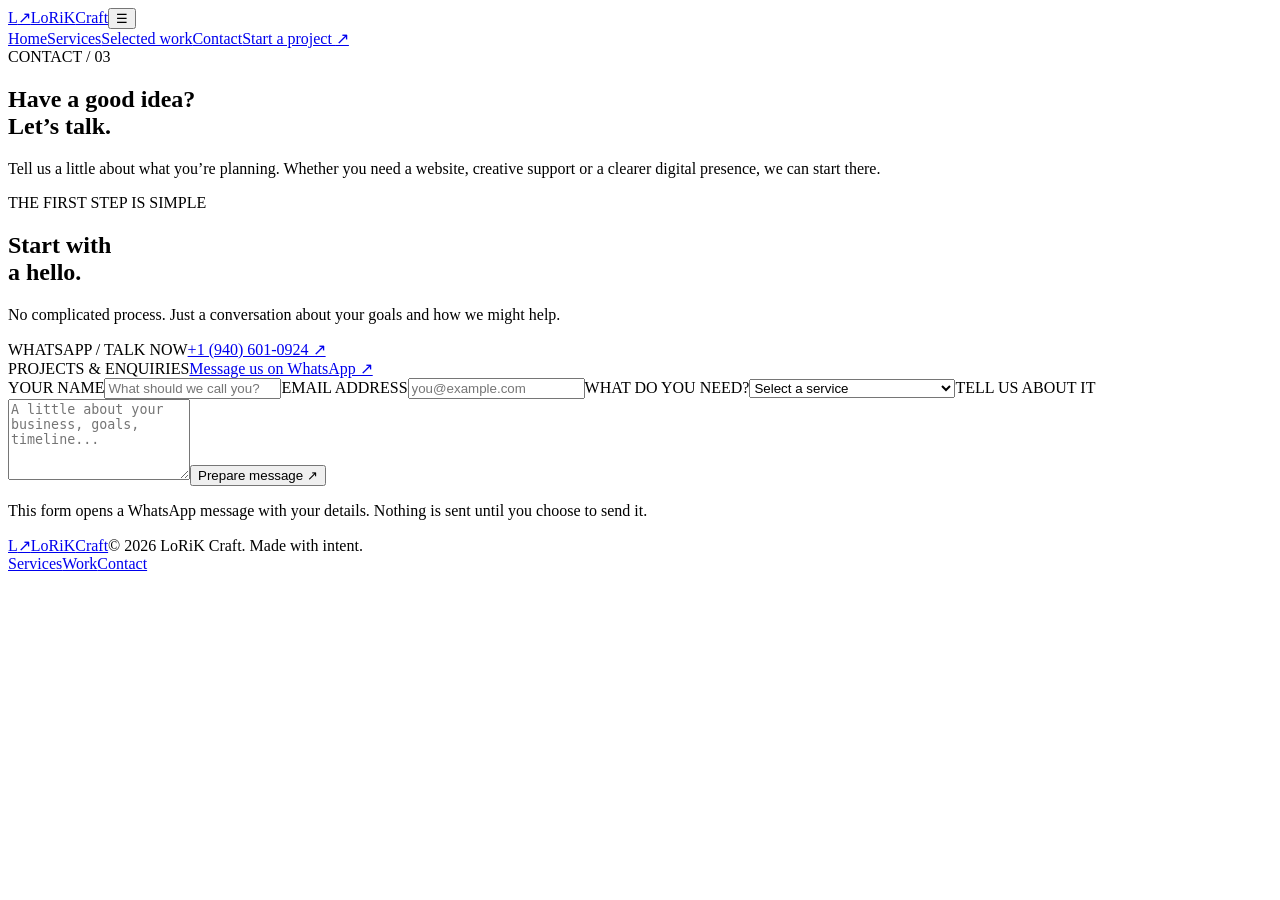
==== contact.html @ 2d903b03 "Add contact page" ====
<!doctype html><html lang="en"><head><meta charset="utf-8"><meta name="viewport" content="width=device-width,initial-scale=1"><meta name="description" content="Start a website, branding or digital project with LoRiK Craft."><meta name="theme-color" content="#101010"><title>Contact — LoRiK Craft</title><link rel="preconnect" href="https://fonts.googleapis.com"><link href="https://fonts.googleapis.com/css2?family=DM+Mono:wght@400;500&family=Manrope:wght@400;500;600;700;800&display=swap" rel="stylesheet"><link rel="stylesheet" href="assets/style.css"><script defer src="assets/script.js"></script></head><body><header class="site-header"><a class="brand" href="index.html"><span class="brand-mark">L<span>↗</span></span><span>LoRiK<span class="brand-light">Craft</span></span></a><button class="menu-toggle" aria-label="Toggle navigation" aria-expanded="false">☰</button><nav class="nav"><a href="index.html">Home</a><a href="services.html">Services</a><a href="work.html">Selected work</a><a class="active" href="contact.html">Contact</a><a class="nav-cta" href="contact.html">Start a project <span>↗</span></a></nav></header><main><section class="page-hero wrap"><div class="eyebrow"><span class="status-dot"></span> CONTACT / 03</div><h1>Have a good idea?<br><span class="outline">Let’s talk.</span></h1><p class="hero-lead">Tell us a little about what you’re planning. Whether you need a website, creative support or a clearer digital presence, we can start there.</p></section><section class="section wrap contact-section"><div class="contact-aside"><span class="eyebrow">THE FIRST STEP IS SIMPLE</span><h2>Start with<br>a hello.</h2><p>No complicated process. Just a conversation about your goals and how we might help.</p><div class="contact-detail"><span>WHATSAPP / TALK NOW</span><a href="https://wa.me/19406010924" target="_blank" rel="noreferrer">+1 (940) 601-0924 ↗</a></div><div class="contact-detail"><span>PROJECTS & ENQUIRIES</span><a href="https://wa.me/19406010924?text=Hi%20LoRiK%20Craft%2C%20I%27d%20like%20to%20discuss%20a%20project." target="_blank" rel="noreferrer">Message us on WhatsApp ↗</a></div></div><form class="contact-form" id="contact-form"><label for="name">YOUR NAME</label><input id="name" name="name" placeholder="What should we call you?" required><label for="email">EMAIL ADDRESS</label><input id="email" name="email" type="email" placeholder="you@example.com" required><label for="service">WHAT DO YOU NEED?</label><select id="service" name="service" required><option value="" disabled selected>Select a service</option><option>Website design & development</option><option>Brand identity & creative</option><option>Social media & digital support</option><option>Something else</option></select><label for="message">TELL US ABOUT IT</label><textarea id="message" name="message" rows="5" placeholder="A little about your business, goals, timeline..." required></textarea><button class="button button-yellow form-submit" type="submit">Prepare message <span>↗</span></button><p class="form-note">This form opens a WhatsApp message with your details. Nothing is sent until you choose to send it.</p><p class="form-status" id="form-status" aria-live="polite"></p></form></section></main><footer class="footer wrap"><a class="brand" href="index.html"><span class="brand-mark">L<span>↗</span></span><span>LoRiK<span class="brand-light">Craft</span></span></a><span>© 2026 LoRiK Craft. Made with intent.</span><div class="footer-links"><a href="services.html">Services</a><a href="work.html">Work</a><a href="contact.html">Contact</a></div></footer></body></html>
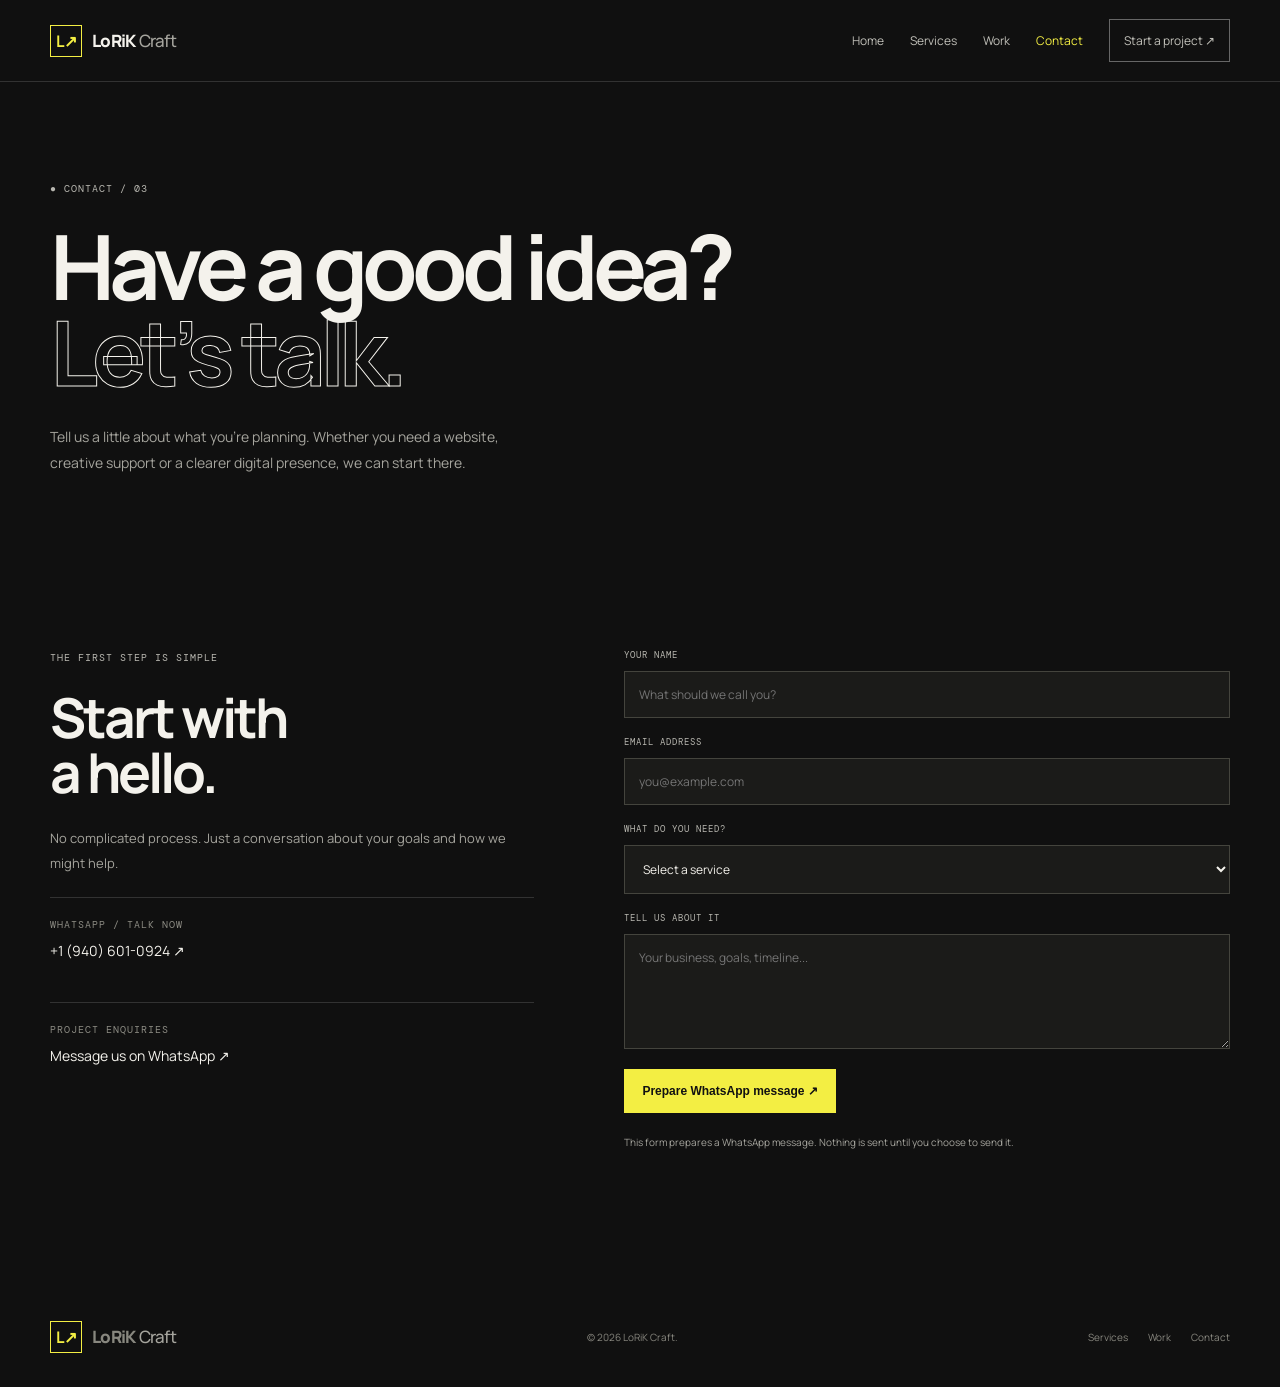
==== commit 9cfb7326: "Rebuild LoRiK Craft multi-page portfolio website" ====
--- a/contact.html
+++ b/contact.html
@@ -1 +1 @@
-<!doctype html><html lang="en"><head><meta charset="utf-8"><meta name="viewport" content="width=device-width,initial-scale=1"><meta name="description" content="Start a website, branding or digital project with LoRiK Craft."><meta name="theme-color" content="#101010"><title>Contact — LoRiK Craft</title><link rel="preconnect" href="https://fonts.googleapis.com"><link href="https://fonts.googleapis.com/css2?family=DM+Mono:wght@400;500&family=Manrope:wght@400;500;600;700;800&display=swap" rel="stylesheet"><link rel="stylesheet" href="assets/style.css"><script defer src="assets/script.js"></script></head><body><header class="site-header"><a class="brand" href="index.html"><span class="brand-mark">L<span>↗</span></span><span>LoRiK<span class="brand-light">Craft</span></span></a><button class="menu-toggle" aria-label="Toggle navigation" aria-expanded="false">☰</button><nav class="nav"><a href="index.html">Home</a><a href="services.html">Services</a><a href="work.html">Selected work</a><a class="active" href="contact.html">Contact</a><a class="nav-cta" href="contact.html">Start a project <span>↗</span></a></nav></header><main><section class="page-hero wrap"><div class="eyebrow"><span class="status-dot"></span> CONTACT / 03</div><h1>Have a good idea?<br><span class="outline">Let’s talk.</span></h1><p class="hero-lead">Tell us a little about what you’re planning. Whether you need a website, creative support or a clearer digital presence, we can start there.</p></section><section class="section wrap contact-section"><div class="contact-aside"><span class="eyebrow">THE FIRST STEP IS SIMPLE</span><h2>Start with<br>a hello.</h2><p>No complicated process. Just a conversation about your goals and how we might help.</p><div class="contact-detail"><span>WHATSAPP / TALK NOW</span><a href="https://wa.me/19406010924" target="_blank" rel="noreferrer">+1 (940) 601-0924 ↗</a></div><div class="contact-detail"><span>PROJECTS & ENQUIRIES</span><a href="https://wa.me/19406010924?text=Hi%20LoRiK%20Craft%2C%20I%27d%20like%20to%20discuss%20a%20project." target="_blank" rel="noreferrer">Message us on WhatsApp ↗</a></div></div><form class="contact-form" id="contact-form"><label for="name">YOUR NAME</label><input id="name" name="name" placeholder="What should we call you?" required><label for="email">EMAIL ADDRESS</label><input id="email" name="email" type="email" placeholder="you@example.com" required><label for="service">WHAT DO YOU NEED?</label><select id="service" name="service" required><option value="" disabled selected>Select a service</option><option>Website design & development</option><option>Brand identity & creative</option><option>Social media & digital support</option><option>Something else</option></select><label for="message">TELL US ABOUT IT</label><textarea id="message" name="message" rows="5" placeholder="A little about your business, goals, timeline..." required></textarea><button class="button button-yellow form-submit" type="submit">Prepare message <span>↗</span></button><p class="form-note">This form opens a WhatsApp message with your details. Nothing is sent until you choose to send it.</p><p class="form-status" id="form-status" aria-live="polite"></p></form></section></main><footer class="footer wrap"><a class="brand" href="index.html"><span class="brand-mark">L<span>↗</span></span><span>LoRiK<span class="brand-light">Craft</span></span></a><span>© 2026 LoRiK Craft. Made with intent.</span><div class="footer-links"><a href="services.html">Services</a><a href="work.html">Work</a><a href="contact.html">Contact</a></div></footer></body></html>+<!doctype html><html lang="en"><head><meta charset="utf-8"><meta name="viewport" content="width=device-width,initial-scale=1"><title>Contact — LoRiK Craft</title><link href="https://fonts.googleapis.com/css2?family=DM+Mono&family=Manrope:wght@400;500;600;700;800&display=swap" rel="stylesheet"><link rel="stylesheet" href="assets/style.css"><script defer src="assets/script.js"></script></head><body><header><a class="brand" href="index.html"><b>L↗</b> LoRiK<span>Craft</span></a><button class="menu" aria-label="Toggle navigation">☰</button><nav><a href="index.html">Home</a><a href="services.html">Services</a><a href="work.html">Work</a><a class="active" href="contact.html">Contact</a><a class="navcta" href="contact.html">Start a project ↗</a></nav></header><main><section class="pagehero wrap"><p class="eyebrow">● CONTACT / 03</p><h1>Have a good idea?<br><em>Let’s talk.</em></h1><p class="lead">Tell us a little about what you’re planning. Whether you need a website, creative support or a clearer digital presence, we can start there.</p></section><section class="section wrap contactgrid"><div><p class="eyebrow">THE FIRST STEP IS SIMPLE</p><h2>Start with<br>a hello.</h2><p class="muted">No complicated process. Just a conversation about your goals and how we might help.</p><div class="contactdetail"><small>WHATSAPP / TALK NOW</small><a href="https://wa.me/19406010924" target="_blank" rel="noreferrer">+1 (940) 601-0924 ↗</a></div><div class="contactdetail"><small>PROJECT ENQUIRIES</small><a href="https://wa.me/19406010924?text=Hi%20LoRiK%20Craft%2C%20I%27d%20like%20to%20discuss%20a%20project." target="_blank" rel="noreferrer">Message us on WhatsApp ↗</a></div></div><form id="contact-form"><label for="name">YOUR NAME</label><input id="name" name="name" placeholder="What should we call you?" required><label for="email">EMAIL ADDRESS</label><input id="email" name="email" type="email" placeholder="you@example.com" required><label for="service">WHAT DO YOU NEED?</label><select id="service" name="service" required><option value="" disabled selected>Select a service</option><option>Website design & development</option><option>Brand identity & creative</option><option>Social media & digital support</option><option>Something else</option></select><label for="message">TELL US ABOUT IT</label><textarea id="message" name="message" rows="5" placeholder="Your business, goals, timeline..." required></textarea><button class="button" type="submit">Prepare WhatsApp message ↗</button><p class="muted tiny">This form prepares a WhatsApp message. Nothing is sent until you choose to send it.</p><p class="status" id="status" aria-live="polite"></p></form></section></main><footer class="wrap footer"><a class="brand" href="index.html"><b>L↗</b> LoRiK<span>Craft</span></a><small>© 2026 LoRiK Craft.</small><div><a href="services.html">Services</a><a href="work.html">Work</a><a href="contact.html">Contact</a></div></footer></body></html>
--- a/assets/style.css
+++ b/assets/style.css
@@ -0,0 +1 @@
+:root{--bg:#101010;--paper:#f4f2ec;--yellow:#f3ee43;--muted:#a5a49d;--line:#ffffff24;--mono:"DM Mono",monospace;--sans:"Manrope",sans-serif}*{box-sizing:border-box}html{scroll-behavior:smooth}body{margin:0;background:var(--bg);color:var(--paper);font-family:var(--sans);-webkit-font-smoothing:antialiased}a{color:inherit;text-decoration:none}.wrap{width:min(1180px,calc(100% - 60px));margin:auto}header{height:82px;padding:0 max(30px,calc((100vw - 1180px)/2));display:flex;align-items:center;justify-content:space-between;border-bottom:1px solid var(--line);position:relative;z-index:5;background:#101010}.brand{font-size:17px;font-weight:800;letter-spacing:-.7px;display:flex;align-items:center;gap:10px}.brand b{width:32px;height:32px;display:grid;place-items:center;border:1px solid var(--yellow);color:var(--yellow);font-size:16px}.brand span{color:var(--muted);font-weight:500;margin-left:-7px}nav{display:flex;align-items:center;gap:26px;font-size:12px;color:#c1c0b9}nav a:hover,nav .active{color:var(--yellow)}.navcta{padding:12px 14px;border:1px solid #666}.menu{display:none}.hero{min-height:650px;display:grid;grid-template-columns:1.05fr .95fr;align-items:center;gap:30px;position:relative;padding:50px 0 65px}.eyebrow,.label,.scroll,.arttop,.artbottom,.card small,.card footer,.micro,form label,.contactdetail small,.steps small,.cap>b{font:10px var(--mono);letter-spacing:1px;color:#b8b7b0}.hero h1,.pagehero h1{font-size:clamp(60px,8vw,102px);line-height:.96;letter-spacing:-6px;margin:28px 0;font-weight:700}.hero h1 em,.pagehero h1 em,.ctainner h2 em{font-style:normal;color:transparent;-webkit-text-stroke:1px var(--paper)}.lead{max-width:480px;color:var(--muted);font-size:14px;line-height:1.9}.actions{display:flex;align-items:center;gap:24px;margin-top:30px}.button{background:var(--yellow);color:#111;padding:15px 18px;display:inline-flex;align-items:center;border:0;cursor:pointer;font-size:12px;font-weight:800}.button:hover{background:#fff95c;transform:translateY(-2px)}.simplelink{display:inline-block;font-size:12px;border-bottom:1px solid #666;padding-bottom:11px}.simplelink:hover{color:var(--yellow)}.micro{margin-top:55px;font-size:9px;line-height:1.8;color:#77766e}.art{height:430px;position:relative;overflow:hidden;background:#1b1b19;border:1px solid #33332d}.grid{position:absolute;inset:0;background-image:linear-gradient(#ffffff0a 1px,transparent 1px),linear-gradient(90deg,#ffffff0a 1px,transparent 1px);background-size:38px 38px}.orbit{position:absolute;left:50%;top:50%;border:1px solid #f3ee4380;border-radius:50%;transform:translate(-50%,-50%) rotate(-25deg)}.o1{width:340px;height:210px}.o2{width:260px;height:350px;transform:translate(-50%,-50%) rotate(43deg);border-color:#ffffff4a}.sphere{position:absolute;left:50%;top:50%;transform:translate(-50%,-50%);width:165px;height:165px;border-radius:50%;background:radial-gradient(circle at 30% 25%,#fff9a1,#d2cd31 38%,#66651b 77%,#22220e);box-shadow:0 0 70px #f3ee4320,inset -17px -24px 30px #0008;color:#18180d;display:flex;align-items:center;justify-content:center;flex-direction:column;font-size:53px;font-weight:800;letter-spacing:-6px}.sphere small{font:8px var(--mono);letter-spacing:1px}.arttop,.artbottom{position:absolute;color:var(--yellow);font-size:9px}.arttop{top:25px;left:24px}.artbottom{bottom:24px;right:20px}.spark{position:absolute;right:40px;top:65px;color:var(--yellow);font-size:25px}.scroll{position:absolute;bottom:22px;left:0;right:0;font-size:9px;color:#79786f}.scroll span{float:right}.ticker{overflow:hidden;white-space:nowrap;border-block:1px solid var(--line);color:var(--yellow);padding:18px 0;font:11px var(--mono);letter-spacing:1px}.section{padding:95px 0}.label{display:flex;justify-content:space-between;padding-bottom:17px;border-bottom:1px solid var(--line);font-size:9px;color:#8e8d85}.label span{color:#88877f}.twocol{display:grid;grid-template-columns:1fr .75fr;gap:65px;padding-top:43px}.twocol h2,.workhead h2{font-size:clamp(38px,5vw,61px);line-height:1.07;letter-spacing:-3px;margin:0}.twocol mark,.workhead mark{background:none;color:var(--yellow)}.big{font-size:17px;line-height:1.8;color:#e1dfd8}.muted{color:var(--muted);font-size:13px;line-height:1.9}.light{background:#e9e7df;color:#111}.light .label{border-color:#c5c3bb;color:#6d6c64}.light .label span{color:#77766e}.cards{display:grid;grid-template-columns:repeat(3,1fr);gap:12px;padding-top:27px}.card{min-height:305px;border:1px solid #c8c6be;padding:22px;display:flex;flex-direction:column;position:relative;transition:.2s}.card:hover{background:var(--yellow);transform:translateY(-3px)}.card small{color:#77766e}.card h3{font-size:28px;line-height:1.1;letter-spacing:-1.3px;margin:38px 0 12px}.card p{font-size:12px;line-height:1.8;color:#66655e}.card footer{margin-top:auto;border-top:1px solid #c8c6be;padding-top:16px;font-size:8px}.workhead{display:flex;align-items:flex-end;justify-content:space-between;gap:20px;padding-top:33px}.projects{display:grid;grid-template-columns:repeat(3,1fr);gap:15px;margin-top:38px}.visual{height:260px;display:grid;place-items:center;position:relative;overflow:hidden}.plum{background:#3b1d37;color:#f7d7e6}.cream{background:#e8e0ce;color:#17231b}.yellow{background:#efed40;color:#18180f}.fashion{width:74%;height:75%;position:relative;background:#4a2445;border:1px solid #f5d7e855;box-shadow:12px 14px 0 #1a111a40;padding:18px;font-size:36px;line-height:.9;letter-spacing:-2px}.fashion i{font:italic 1.1em Georgia,serif}.fashion span{position:absolute;right:14px;bottom:14px;font-size:57px}.amber{font-size:43px;letter-spacing:-3px;font-weight:800}.amber span{font-weight:400}.amber small{display:block;font:8px var(--mono);letter-spacing:1px;margin-top:14px}.storage{background:#f4f2ec;border:1px solid #19190f;width:76%;height:72%;padding:16px;display:flex;flex-direction:column;justify-content:space-between;transform:rotate(-3deg);font:8px var(--mono);letter-spacing:1px}.storage strong{font:800 29px/1 var(--sans);letter-spacing:-1.5px}.storage i{font-style:normal;font-size:23px;letter-spacing:8px}.projects h3{font-size:15px;margin:17px 0 5px}.projects h3 span{float:right;color:var(--yellow)}.projects> a>p{font-size:10px;color:#999890;margin:0}.cta{background:var(--yellow);color:#111;padding:70px 0}.ctainner{display:grid;grid-template-columns:1fr auto;align-items:center;gap:20px}.ctainner .eyebrow{color:#55552c}.ctainner h2{font-size:clamp(50px,7vw,80px);line-height:.98;letter-spacing:-4px;margin:20px 0 0}.ctainner h2 em{-webkit-text-stroke:1px #111}.round{width:72px;height:72px;border:1px solid #17170f;border-radius:50%;display:grid;place-items:center;font-size:30px}.round:hover{background:#111;color:var(--yellow)}.ctainner>p{grid-column:1/-1;font-size:12px;color:#54542c;margin:0}.footer{min-height:100px;display:flex;align-items:center;justify-content:space-between;gap:20px;color:#88877f}.footer small{font-size:10px}.footer>div{display:flex;gap:20px;font-size:10px}.footer a:hover{color:var(--yellow)}.pagehero{padding-top:90px;padding-bottom:55px}.pagehero h1{font-size:clamp(55px,8vw,90px)}.cap{display:grid;grid-template-columns:50px 1fr;gap:25px;padding:36px 0;border-bottom:1px solid var(--line)}.cap>b{color:var(--yellow);padding-top:8px}.cap h2,.workrow h2{font-size:clamp(25px,3vw,37px);letter-spacing:-1.4px;margin:0 0 13px}.cap p{color:var(--muted);font-size:13px;line-height:1.9;max-width:730px}.cap ul{display:flex;flex-wrap:wrap;gap:8px;list-style:none;padding:0;margin-top:20px}.cap li,.tags{font-size:10px;color:#c5c3bc;border:1px solid #44443c;padding:8px 10px}.steps{display:grid;grid-template-columns:repeat(4,1fr);gap:22px;padding-top:30px}.steps>div{border-top:2px solid #4a4a40;padding-top:15px}.steps small{color:var(--yellow)}.steps h3{font-size:21px;margin:18px 0 8px}.steps p{font-size:12px;line-height:1.8;color:var(--muted)}.workrow{display:grid;grid-template-columns:1fr 1fr;gap:50px;align-items:center;padding:30px 0 40px;border-bottom:1px solid var(--line)}.workrow .visual{height:320px}.workrow .eyebrow{color:var(--yellow)}.workrow h2{margin-top:18px}.tags{display:inline-block}.tiny{font-size:10px!important}.contactgrid{display:grid;grid-template-columns:.8fr 1fr;gap:90px}.contactgrid h2{font-size:55px;line-height:1;letter-spacing:-3px;margin:26px 0}.contactdetail{display:flex;flex-direction:column;gap:10px;border-top:1px solid var(--line);padding:20px 0;margin-top:22px}.contactdetail small{color:#8c8b83}.contactdetail a{font-size:14px}form{display:flex;flex-direction:column;gap:10px}form label{font-size:9px;margin-top:8px}form input,form select,form textarea{background:#1b1b19;border:1px solid #44443d;color:var(--paper);padding:14px;font:12px var(--sans);width:100%;border-radius:0;outline:none}form input:focus,form select:focus,form textarea:focus{border-color:var(--yellow)}form textarea{resize:vertical}form .button{align-self:flex-start;margin-top:10px}.status{font-size:10px;color:var(--yellow)}@media(max-width:800px){nav{gap:14px}nav a{font-size:10px}.hero{min-height:580px;grid-template-columns:1fr .8fr}.art{height:360px}.twocol{gap:30px}.visual{height:220px}.contactgrid{gap:45px}}@media(max-width:650px){.wrap{width:calc(100% - 38px)}header{height:70px;padding:0 19px}.menu{display:block;background:none;border:1px solid var(--line);color:var(--paper);padding:8px}header nav{display:none;position:absolute;top:69px;left:0;right:0;padding:22px 20px;background:#151513;flex-direction:column;align-items:stretch;border-bottom:1px solid var(--line)}header nav.open{display:flex}.navcta{text-align:center}.hero{display:flex;flex-direction:column;align-items:stretch;padding-top:58px;gap:26px}.hero h1{font-size:clamp(55px,14vw,80px);letter-spacing:-4px}.art{height:330px}.micro{margin-top:35px}.section{padding:67px 0}.label{font-size:8px;gap:12px}.label span{text-align:right}.twocol{grid-template-columns:1fr;gap:25px;padding-top:32px}.twocol h2,.workhead h2{font-size:43px;letter-spacing:-2px}.cards,.projects{grid-template-columns:1fr}.card{min-height:260px}.visual{height:280px}.workhead{align-items:flex-start;flex-direction:column}.cta{padding:52px 0}.ctainner h2{font-size:55px}.round{width:58px;height:58px}.footer{padding:25px 0;flex-wrap:wrap}.footer small{order:3;width:100%}.footer>div{gap:12px}.pagehero{padding-top:62px;padding-bottom:30px}.pagehero h1{font-size:clamp(48px,13vw,72px);letter-spacing:-3px}.cap{grid-template-columns:28px 1fr;gap:12px;padding:28px 0}.cap h2{font-size:26px}.steps{grid-template-columns:1fr 1fr;gap:18px}.workrow{grid-template-columns:1fr;gap:24px}.workrow .visual{height:280px}.contactgrid{grid-template-columns:1fr;gap:40px}.contactgrid h2{font-size:52px}form .button{width:100%;justify-content:center}}@media(prefers-reduced-motion:reduce){html{scroll-behavior:auto}*{transition:none!important}}
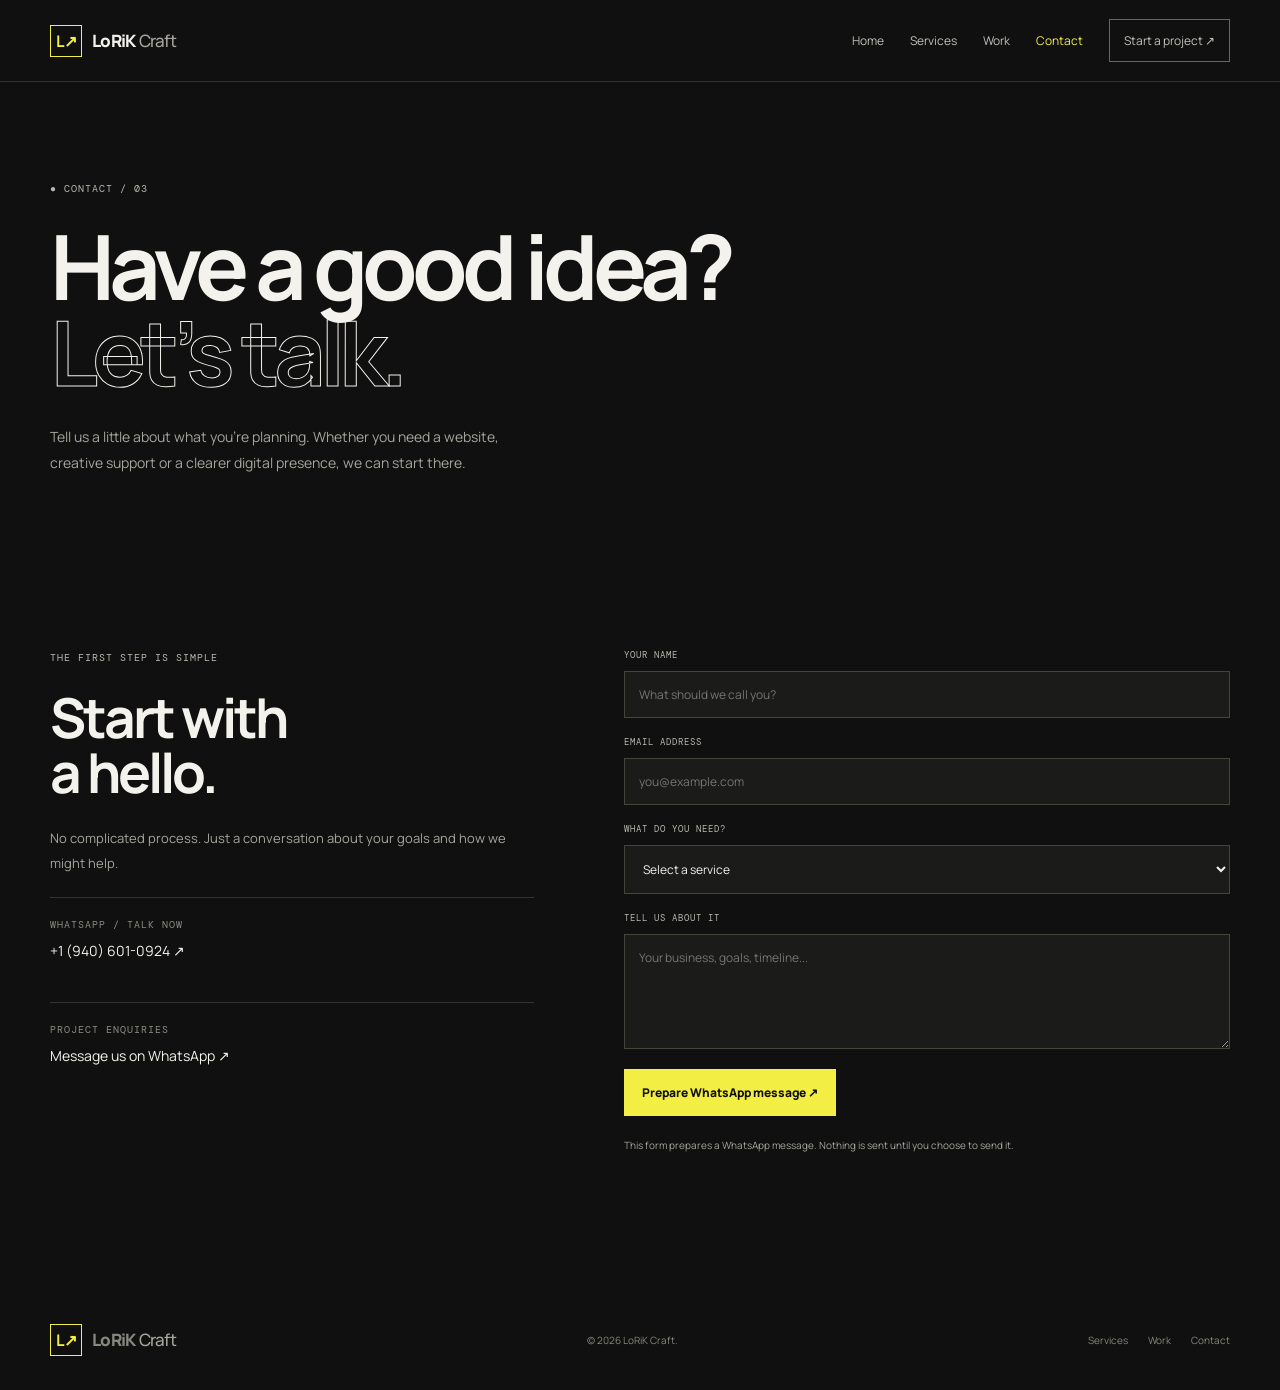
==== commit 989332b2: "Improve mobile UX, accessibility, SEO and Vercel deployment" ====
--- a/contact.html
+++ b/contact.html
@@ -1 +1 @@
-<!doctype html><html lang="en"><head><meta charset="utf-8"><meta name="viewport" content="width=device-width,initial-scale=1"><title>Contact — LoRiK Craft</title><link href="https://fonts.googleapis.com/css2?family=DM+Mono&family=Manrope:wght@400;500;600;700;800&display=swap" rel="stylesheet"><link rel="stylesheet" href="assets/style.css"><script defer src="assets/script.js"></script></head><body><header><a class="brand" href="index.html"><b>L↗</b> LoRiK<span>Craft</span></a><button class="menu" aria-label="Toggle navigation">☰</button><nav><a href="index.html">Home</a><a href="services.html">Services</a><a href="work.html">Work</a><a class="active" href="contact.html">Contact</a><a class="navcta" href="contact.html">Start a project ↗</a></nav></header><main><section class="pagehero wrap"><p class="eyebrow">● CONTACT / 03</p><h1>Have a good idea?<br><em>Let’s talk.</em></h1><p class="lead">Tell us a little about what you’re planning. Whether you need a website, creative support or a clearer digital presence, we can start there.</p></section><section class="section wrap contactgrid"><div><p class="eyebrow">THE FIRST STEP IS SIMPLE</p><h2>Start with<br>a hello.</h2><p class="muted">No complicated process. Just a conversation about your goals and how we might help.</p><div class="contactdetail"><small>WHATSAPP / TALK NOW</small><a href="https://wa.me/19406010924" target="_blank" rel="noreferrer">+1 (940) 601-0924 ↗</a></div><div class="contactdetail"><small>PROJECT ENQUIRIES</small><a href="https://wa.me/19406010924?text=Hi%20LoRiK%20Craft%2C%20I%27d%20like%20to%20discuss%20a%20project." target="_blank" rel="noreferrer">Message us on WhatsApp ↗</a></div></div><form id="contact-form"><label for="name">YOUR NAME</label><input id="name" name="name" placeholder="What should we call you?" required><label for="email">EMAIL ADDRESS</label><input id="email" name="email" type="email" placeholder="you@example.com" required><label for="service">WHAT DO YOU NEED?</label><select id="service" name="service" required><option value="" disabled selected>Select a service</option><option>Website design & development</option><option>Brand identity & creative</option><option>Social media & digital support</option><option>Something else</option></select><label for="message">TELL US ABOUT IT</label><textarea id="message" name="message" rows="5" placeholder="Your business, goals, timeline..." required></textarea><button class="button" type="submit">Prepare WhatsApp message ↗</button><p class="muted tiny">This form prepares a WhatsApp message. Nothing is sent until you choose to send it.</p><p class="status" id="status" aria-live="polite"></p></form></section></main><footer class="wrap footer"><a class="brand" href="index.html"><b>L↗</b> LoRiK<span>Craft</span></a><small>© 2026 LoRiK Craft.</small><div><a href="services.html">Services</a><a href="work.html">Work</a><a href="contact.html">Contact</a></div></footer></body></html>+<!doctype html><html lang="en"><head><meta charset="utf-8"><meta name="viewport" content="width=device-width, initial-scale=1, viewport-fit=cover"><meta name="theme-color" content="#101010"><meta name="description" content="Start a project with LoRiK Craft. Get in touch about website design, brand identity, digital creative and social media support."><meta property="og:type" content="website"><meta property="og:site_name" content="LoRiK Craft"><meta property="og:title" content="Contact — LoRiK Craft"><meta property="og:description" content="Start a project with LoRiK Craft. Get in touch about website design, brand identity, digital creative and social media support."><meta name="twitter:card" content="summary"><link rel="icon" href="favicon.svg" type="image/svg+xml"><link rel="preconnect" href="https://fonts.googleapis.com"><link rel="preconnect" href="https://fonts.gstatic.com" crossorigin><link href="https://fonts.googleapis.com/css2?family=DM+Mono&family=Manrope:wght@400;500;600;700;800&display=swap" rel="stylesheet"><link rel="stylesheet" href="assets/style.css"><script defer src="assets/script.js"></script><title>Contact — LoRiK Craft</title></head><body><header><a class="brand" href="index.html"><b>L↗</b> LoRiK<span>Craft</span></a><button class="menu" type="button" aria-label="Open navigation menu" aria-controls="site-nav" aria-expanded="false">☰</button><nav id="site-nav" aria-label="Main navigation"><a href="index.html">Home</a><a href="services.html">Services</a><a href="work.html">Work</a><a class="active" href="contact.html">Contact</a><a class="navcta" href="contact.html">Start a project ↗</a></nav></header><main><section class="pagehero wrap"><p class="eyebrow">● CONTACT / 03</p><h1>Have a good idea?<br><em>Let’s talk.</em></h1><p class="lead">Tell us a little about what you’re planning. Whether you need a website, creative support or a clearer digital presence, we can start there.</p></section><section class="section wrap contactgrid"><div><p class="eyebrow">THE FIRST STEP IS SIMPLE</p><h2>Start with<br>a hello.</h2><p class="muted">No complicated process. Just a conversation about your goals and how we might help.</p><div class="contactdetail"><small>WHATSAPP / TALK NOW</small><a href="https://wa.me/19406010924" target="_blank" rel="noreferrer">+1 (940) 601-0924 ↗</a></div><div class="contactdetail"><small>PROJECT ENQUIRIES</small><a href="https://wa.me/19406010924?text=Hi%20LoRiK%20Craft%2C%20I%27d%20like%20to%20discuss%20a%20project." target="_blank" rel="noreferrer">Message us on WhatsApp ↗</a></div></div><form id="contact-form"><label for="name">YOUR NAME</label><input id="name" name="name" placeholder="What should we call you?" required><label for="email">EMAIL ADDRESS</label><input id="email" name="email" type="email" placeholder="you@example.com" required><label for="service">WHAT DO YOU NEED?</label><select id="service" name="service" required><option value="" disabled selected>Select a service</option><option>Website design & development</option><option>Brand identity & creative</option><option>Social media & digital support</option><option>Something else</option></select><label for="message">TELL US ABOUT IT</label><textarea id="message" name="message" rows="5" placeholder="Your business, goals, timeline..." required></textarea><button class="button" type="submit">Prepare WhatsApp message ↗</button><p class="muted tiny">This form prepares a WhatsApp message. Nothing is sent until you choose to send it.</p><p class="status" id="status" aria-live="polite"></p></form></section></main><footer class="wrap footer"><a class="brand" href="index.html"><b>L↗</b> LoRiK<span>Craft</span></a><small>© 2026 LoRiK Craft.</small><div><a href="services.html">Services</a><a href="work.html">Work</a><a href="contact.html">Contact</a></div></footer></body></html>
--- a/assets/style.css
+++ b/assets/style.css
@@ -1 +1,4 @@
-:root{--bg:#101010;--paper:#f4f2ec;--yellow:#f3ee43;--muted:#a5a49d;--line:#ffffff24;--mono:"DM Mono",monospace;--sans:"Manrope",sans-serif}*{box-sizing:border-box}html{scroll-behavior:smooth}body{margin:0;background:var(--bg);color:var(--paper);font-family:var(--sans);-webkit-font-smoothing:antialiased}a{color:inherit;text-decoration:none}.wrap{width:min(1180px,calc(100% - 60px));margin:auto}header{height:82px;padding:0 max(30px,calc((100vw - 1180px)/2));display:flex;align-items:center;justify-content:space-between;border-bottom:1px solid var(--line);position:relative;z-index:5;background:#101010}.brand{font-size:17px;font-weight:800;letter-spacing:-.7px;display:flex;align-items:center;gap:10px}.brand b{width:32px;height:32px;display:grid;place-items:center;border:1px solid var(--yellow);color:var(--yellow);font-size:16px}.brand span{color:var(--muted);font-weight:500;margin-left:-7px}nav{display:flex;align-items:center;gap:26px;font-size:12px;color:#c1c0b9}nav a:hover,nav .active{color:var(--yellow)}.navcta{padding:12px 14px;border:1px solid #666}.menu{display:none}.hero{min-height:650px;display:grid;grid-template-columns:1.05fr .95fr;align-items:center;gap:30px;position:relative;padding:50px 0 65px}.eyebrow,.label,.scroll,.arttop,.artbottom,.card small,.card footer,.micro,form label,.contactdetail small,.steps small,.cap>b{font:10px var(--mono);letter-spacing:1px;color:#b8b7b0}.hero h1,.pagehero h1{font-size:clamp(60px,8vw,102px);line-height:.96;letter-spacing:-6px;margin:28px 0;font-weight:700}.hero h1 em,.pagehero h1 em,.ctainner h2 em{font-style:normal;color:transparent;-webkit-text-stroke:1px var(--paper)}.lead{max-width:480px;color:var(--muted);font-size:14px;line-height:1.9}.actions{display:flex;align-items:center;gap:24px;margin-top:30px}.button{background:var(--yellow);color:#111;padding:15px 18px;display:inline-flex;align-items:center;border:0;cursor:pointer;font-size:12px;font-weight:800}.button:hover{background:#fff95c;transform:translateY(-2px)}.simplelink{display:inline-block;font-size:12px;border-bottom:1px solid #666;padding-bottom:11px}.simplelink:hover{color:var(--yellow)}.micro{margin-top:55px;font-size:9px;line-height:1.8;color:#77766e}.art{height:430px;position:relative;overflow:hidden;background:#1b1b19;border:1px solid #33332d}.grid{position:absolute;inset:0;background-image:linear-gradient(#ffffff0a 1px,transparent 1px),linear-gradient(90deg,#ffffff0a 1px,transparent 1px);background-size:38px 38px}.orbit{position:absolute;left:50%;top:50%;border:1px solid #f3ee4380;border-radius:50%;transform:translate(-50%,-50%) rotate(-25deg)}.o1{width:340px;height:210px}.o2{width:260px;height:350px;transform:translate(-50%,-50%) rotate(43deg);border-color:#ffffff4a}.sphere{position:absolute;left:50%;top:50%;transform:translate(-50%,-50%);width:165px;height:165px;border-radius:50%;background:radial-gradient(circle at 30% 25%,#fff9a1,#d2cd31 38%,#66651b 77%,#22220e);box-shadow:0 0 70px #f3ee4320,inset -17px -24px 30px #0008;color:#18180d;display:flex;align-items:center;justify-content:center;flex-direction:column;font-size:53px;font-weight:800;letter-spacing:-6px}.sphere small{font:8px var(--mono);letter-spacing:1px}.arttop,.artbottom{position:absolute;color:var(--yellow);font-size:9px}.arttop{top:25px;left:24px}.artbottom{bottom:24px;right:20px}.spark{position:absolute;right:40px;top:65px;color:var(--yellow);font-size:25px}.scroll{position:absolute;bottom:22px;left:0;right:0;font-size:9px;color:#79786f}.scroll span{float:right}.ticker{overflow:hidden;white-space:nowrap;border-block:1px solid var(--line);color:var(--yellow);padding:18px 0;font:11px var(--mono);letter-spacing:1px}.section{padding:95px 0}.label{display:flex;justify-content:space-between;padding-bottom:17px;border-bottom:1px solid var(--line);font-size:9px;color:#8e8d85}.label span{color:#88877f}.twocol{display:grid;grid-template-columns:1fr .75fr;gap:65px;padding-top:43px}.twocol h2,.workhead h2{font-size:clamp(38px,5vw,61px);line-height:1.07;letter-spacing:-3px;margin:0}.twocol mark,.workhead mark{background:none;color:var(--yellow)}.big{font-size:17px;line-height:1.8;color:#e1dfd8}.muted{color:var(--muted);font-size:13px;line-height:1.9}.light{background:#e9e7df;color:#111}.light .label{border-color:#c5c3bb;color:#6d6c64}.light .label span{color:#77766e}.cards{display:grid;grid-template-columns:repeat(3,1fr);gap:12px;padding-top:27px}.card{min-height:305px;border:1px solid #c8c6be;padding:22px;display:flex;flex-direction:column;position:relative;transition:.2s}.card:hover{background:var(--yellow);transform:translateY(-3px)}.card small{color:#77766e}.card h3{font-size:28px;line-height:1.1;letter-spacing:-1.3px;margin:38px 0 12px}.card p{font-size:12px;line-height:1.8;color:#66655e}.card footer{margin-top:auto;border-top:1px solid #c8c6be;padding-top:16px;font-size:8px}.workhead{display:flex;align-items:flex-end;justify-content:space-between;gap:20px;padding-top:33px}.projects{display:grid;grid-template-columns:repeat(3,1fr);gap:15px;margin-top:38px}.visual{height:260px;display:grid;place-items:center;position:relative;overflow:hidden}.plum{background:#3b1d37;color:#f7d7e6}.cream{background:#e8e0ce;color:#17231b}.yellow{background:#efed40;color:#18180f}.fashion{width:74%;height:75%;position:relative;background:#4a2445;border:1px solid #f5d7e855;box-shadow:12px 14px 0 #1a111a40;padding:18px;font-size:36px;line-height:.9;letter-spacing:-2px}.fashion i{font:italic 1.1em Georgia,serif}.fashion span{position:absolute;right:14px;bottom:14px;font-size:57px}.amber{font-size:43px;letter-spacing:-3px;font-weight:800}.amber span{font-weight:400}.amber small{display:block;font:8px var(--mono);letter-spacing:1px;margin-top:14px}.storage{background:#f4f2ec;border:1px solid #19190f;width:76%;height:72%;padding:16px;display:flex;flex-direction:column;justify-content:space-between;transform:rotate(-3deg);font:8px var(--mono);letter-spacing:1px}.storage strong{font:800 29px/1 var(--sans);letter-spacing:-1.5px}.storage i{font-style:normal;font-size:23px;letter-spacing:8px}.projects h3{font-size:15px;margin:17px 0 5px}.projects h3 span{float:right;color:var(--yellow)}.projects> a>p{font-size:10px;color:#999890;margin:0}.cta{background:var(--yellow);color:#111;padding:70px 0}.ctainner{display:grid;grid-template-columns:1fr auto;align-items:center;gap:20px}.ctainner .eyebrow{color:#55552c}.ctainner h2{font-size:clamp(50px,7vw,80px);line-height:.98;letter-spacing:-4px;margin:20px 0 0}.ctainner h2 em{-webkit-text-stroke:1px #111}.round{width:72px;height:72px;border:1px solid #17170f;border-radius:50%;display:grid;place-items:center;font-size:30px}.round:hover{background:#111;color:var(--yellow)}.ctainner>p{grid-column:1/-1;font-size:12px;color:#54542c;margin:0}.footer{min-height:100px;display:flex;align-items:center;justify-content:space-between;gap:20px;color:#88877f}.footer small{font-size:10px}.footer>div{display:flex;gap:20px;font-size:10px}.footer a:hover{color:var(--yellow)}.pagehero{padding-top:90px;padding-bottom:55px}.pagehero h1{font-size:clamp(55px,8vw,90px)}.cap{display:grid;grid-template-columns:50px 1fr;gap:25px;padding:36px 0;border-bottom:1px solid var(--line)}.cap>b{color:var(--yellow);padding-top:8px}.cap h2,.workrow h2{font-size:clamp(25px,3vw,37px);letter-spacing:-1.4px;margin:0 0 13px}.cap p{color:var(--muted);font-size:13px;line-height:1.9;max-width:730px}.cap ul{display:flex;flex-wrap:wrap;gap:8px;list-style:none;padding:0;margin-top:20px}.cap li,.tags{font-size:10px;color:#c5c3bc;border:1px solid #44443c;padding:8px 10px}.steps{display:grid;grid-template-columns:repeat(4,1fr);gap:22px;padding-top:30px}.steps>div{border-top:2px solid #4a4a40;padding-top:15px}.steps small{color:var(--yellow)}.steps h3{font-size:21px;margin:18px 0 8px}.steps p{font-size:12px;line-height:1.8;color:var(--muted)}.workrow{display:grid;grid-template-columns:1fr 1fr;gap:50px;align-items:center;padding:30px 0 40px;border-bottom:1px solid var(--line)}.workrow .visual{height:320px}.workrow .eyebrow{color:var(--yellow)}.workrow h2{margin-top:18px}.tags{display:inline-block}.tiny{font-size:10px!important}.contactgrid{display:grid;grid-template-columns:.8fr 1fr;gap:90px}.contactgrid h2{font-size:55px;line-height:1;letter-spacing:-3px;margin:26px 0}.contactdetail{display:flex;flex-direction:column;gap:10px;border-top:1px solid var(--line);padding:20px 0;margin-top:22px}.contactdetail small{color:#8c8b83}.contactdetail a{font-size:14px}form{display:flex;flex-direction:column;gap:10px}form label{font-size:9px;margin-top:8px}form input,form select,form textarea{background:#1b1b19;border:1px solid #44443d;color:var(--paper);padding:14px;font:12px var(--sans);width:100%;border-radius:0;outline:none}form input:focus,form select:focus,form textarea:focus{border-color:var(--yellow)}form textarea{resize:vertical}form .button{align-self:flex-start;margin-top:10px}.status{font-size:10px;color:var(--yellow)}@media(max-width:800px){nav{gap:14px}nav a{font-size:10px}.hero{min-height:580px;grid-template-columns:1fr .8fr}.art{height:360px}.twocol{gap:30px}.visual{height:220px}.contactgrid{gap:45px}}@media(max-width:650px){.wrap{width:calc(100% - 38px)}header{height:70px;padding:0 19px}.menu{display:block;background:none;border:1px solid var(--line);color:var(--paper);padding:8px}header nav{display:none;position:absolute;top:69px;left:0;right:0;padding:22px 20px;background:#151513;flex-direction:column;align-items:stretch;border-bottom:1px solid var(--line)}header nav.open{display:flex}.navcta{text-align:center}.hero{display:flex;flex-direction:column;align-items:stretch;padding-top:58px;gap:26px}.hero h1{font-size:clamp(55px,14vw,80px);letter-spacing:-4px}.art{height:330px}.micro{margin-top:35px}.section{padding:67px 0}.label{font-size:8px;gap:12px}.label span{text-align:right}.twocol{grid-template-columns:1fr;gap:25px;padding-top:32px}.twocol h2,.workhead h2{font-size:43px;letter-spacing:-2px}.cards,.projects{grid-template-columns:1fr}.card{min-height:260px}.visual{height:280px}.workhead{align-items:flex-start;flex-direction:column}.cta{padding:52px 0}.ctainner h2{font-size:55px}.round{width:58px;height:58px}.footer{padding:25px 0;flex-wrap:wrap}.footer small{order:3;width:100%}.footer>div{gap:12px}.pagehero{padding-top:62px;padding-bottom:30px}.pagehero h1{font-size:clamp(48px,13vw,72px);letter-spacing:-3px}.cap{grid-template-columns:28px 1fr;gap:12px;padding:28px 0}.cap h2{font-size:26px}.steps{grid-template-columns:1fr 1fr;gap:18px}.workrow{grid-template-columns:1fr;gap:24px}.workrow .visual{height:280px}.contactgrid{grid-template-columns:1fr;gap:40px}.contactgrid h2{font-size:52px}form .button{width:100%;justify-content:center}}@media(prefers-reduced-motion:reduce){html{scroll-behavior:auto}*{transition:none!important}}+:root{--bg:#101010;--paper:#f4f2ec;--yellow:#f3ee43;--muted:#a5a49d;--line:#ffffff24;--mono:"DM Mono",monospace;--sans:"Manrope",sans-serif}*{box-sizing:border-box}html{scroll-behavior:smooth;scroll-padding-top:88px;-webkit-text-size-adjust:100%}body{overflow-wrap:anywhere}img,svg,video,canvas{max-width:100%;height:auto}button,input,select,textarea{font:inherit}button,a,input,select,textarea{-webkit-tap-highlight-color:transparent}a:focus-visible,button:focus-visible,input:focus-visible,select:focus-visible,textarea:focus-visible{outline:3px solid var(--yellow);outline-offset:4px}::selection{background:var(--yellow);color:#101010}.skip-link{position:absolute;left:12px;top:-60px;z-index:99;background:var(--yellow);color:#101010;padding:12px 16px}.skip-link:focus{top:12px}nav a{min-height:40px;display:inline-flex;align-items:center}.menu{min-width:44px;min-height:44px;align-items:center;justify-content:center;cursor:pointer}main{min-width:0}section{min-width:0}body{margin:0;background:var(--bg);color:var(--paper);font-family:var(--sans);-webkit-font-smoothing:antialiased}a{color:inherit;text-decoration:none}.wrap{width:min(1180px,calc(100% - 60px));margin:auto}header{height:82px;padding:0 max(30px,calc((100vw - 1180px)/2));display:flex;align-items:center;justify-content:space-between;border-bottom:1px solid var(--line);position:relative;z-index:5;background:#101010}.brand{font-size:17px;font-weight:800;letter-spacing:-.7px;display:flex;align-items:center;gap:10px}.brand b{width:32px;height:32px;display:grid;place-items:center;border:1px solid var(--yellow);color:var(--yellow);font-size:16px}.brand span{color:var(--muted);font-weight:500;margin-left:-7px}nav{display:flex;align-items:center;gap:26px;font-size:12px;color:#c1c0b9}nav a:hover,nav .active{color:var(--yellow)}.navcta{padding:12px 14px;border:1px solid #666}.menu{display:none}.hero{min-height:650px;display:grid;grid-template-columns:1.05fr .95fr;align-items:center;gap:30px;position:relative;padding:50px 0 65px}.eyebrow,.label,.scroll,.arttop,.artbottom,.card small,.card footer,.micro,form label,.contactdetail small,.steps small,.cap>b{font:10px var(--mono);letter-spacing:1px;color:#b8b7b0}.hero h1,.pagehero h1{font-size:clamp(60px,8vw,102px);line-height:.96;letter-spacing:-6px;margin:28px 0;font-weight:700}.hero h1 em,.pagehero h1 em,.ctainner h2 em{font-style:normal;color:transparent;-webkit-text-stroke:1px var(--paper)}.lead{max-width:480px;color:var(--muted);font-size:14px;line-height:1.9}.actions{display:flex;align-items:center;gap:24px;margin-top:30px}.button{background:var(--yellow);color:#111;padding:15px 18px;display:inline-flex;align-items:center;border:0;cursor:pointer;font-size:12px;font-weight:800}.button:hover{background:#fff95c;transform:translateY(-2px)}.simplelink{display:inline-block;font-size:12px;border-bottom:1px solid #666;padding-bottom:11px}.simplelink:hover{color:var(--yellow)}.micro{margin-top:55px;font-size:9px;line-height:1.8;color:#77766e}.art{height:430px;position:relative;overflow:hidden;background:#1b1b19;border:1px solid #33332d}.grid{position:absolute;inset:0;background-image:linear-gradient(#ffffff0a 1px,transparent 1px),linear-gradient(90deg,#ffffff0a 1px,transparent 1px);background-size:38px 38px}.orbit{position:absolute;left:50%;top:50%;border:1px solid #f3ee4380;border-radius:50%;transform:translate(-50%,-50%) rotate(-25deg)}.o1{width:340px;height:210px}.o2{width:260px;height:350px;transform:translate(-50%,-50%) rotate(43deg);border-color:#ffffff4a}.sphere{position:absolute;left:50%;top:50%;transform:translate(-50%,-50%);width:165px;height:165px;border-radius:50%;background:radial-gradient(circle at 30% 25%,#fff9a1,#d2cd31 38%,#66651b 77%,#22220e);box-shadow:0 0 70px #f3ee4320,inset -17px -24px 30px #0008;color:#18180d;display:flex;align-items:center;justify-content:center;flex-direction:column;font-size:53px;font-weight:800;letter-spacing:-6px}.sphere small{font:8px var(--mono);letter-spacing:1px}.arttop,.artbottom{position:absolute;color:var(--yellow);font-size:9px}.arttop{top:25px;left:24px}.artbottom{bottom:24px;right:20px}.spark{position:absolute;right:40px;top:65px;color:var(--yellow);font-size:25px}.scroll{position:absolute;bottom:22px;left:0;right:0;font-size:9px;color:#79786f}.scroll span{float:right}.ticker{overflow:hidden;white-space:nowrap;border-block:1px solid var(--line);color:var(--yellow);padding:18px 0;font:11px var(--mono);letter-spacing:1px}.section{padding:95px 0}.label{display:flex;justify-content:space-between;padding-bottom:17px;border-bottom:1px solid var(--line);font-size:9px;color:#8e8d85}.label span{color:#88877f}.twocol{display:grid;grid-template-columns:1fr .75fr;gap:65px;padding-top:43px}.twocol h2,.workhead h2{font-size:clamp(38px,5vw,61px);line-height:1.07;letter-spacing:-3px;margin:0}.twocol mark,.workhead mark{background:none;color:var(--yellow)}.big{font-size:17px;line-height:1.8;color:#e1dfd8}.muted{color:var(--muted);font-size:13px;line-height:1.9}.light{background:#e9e7df;color:#111}.light .label{border-color:#c5c3bb;color:#6d6c64}.light .label span{color:#77766e}.cards{display:grid;grid-template-columns:repeat(3,1fr);gap:12px;padding-top:27px}.card{min-height:305px;border:1px solid #c8c6be;padding:22px;display:flex;flex-direction:column;position:relative;transition:.2s}.card:hover{background:var(--yellow);transform:translateY(-3px)}.card small{color:#77766e}.card h3{font-size:28px;line-height:1.1;letter-spacing:-1.3px;margin:38px 0 12px}.card p{font-size:12px;line-height:1.8;color:#66655e}.card footer{margin-top:auto;border-top:1px solid #c8c6be;padding-top:16px;font-size:8px}.workhead{display:flex;align-items:flex-end;justify-content:space-between;gap:20px;padding-top:33px}.projects{display:grid;grid-template-columns:repeat(3,1fr);gap:15px;margin-top:38px}.visual{height:260px;display:grid;place-items:center;position:relative;overflow:hidden}.plum{background:#3b1d37;color:#f7d7e6}.cream{background:#e8e0ce;color:#17231b}.yellow{background:#efed40;color:#18180f}.fashion{width:74%;height:75%;position:relative;background:#4a2445;border:1px solid #f5d7e855;box-shadow:12px 14px 0 #1a111a40;padding:18px;font-size:36px;line-height:.9;letter-spacing:-2px}.fashion i{font:italic 1.1em Georgia,serif}.fashion span{position:absolute;right:14px;bottom:14px;font-size:57px}.amber{font-size:43px;letter-spacing:-3px;font-weight:800}.amber span{font-weight:400}.amber small{display:block;font:8px var(--mono);letter-spacing:1px;margin-top:14px}.storage{background:#f4f2ec;border:1px solid #19190f;width:76%;height:72%;padding:16px;display:flex;flex-direction:column;justify-content:space-between;transform:rotate(-3deg);font:8px var(--mono);letter-spacing:1px}.storage strong{font:800 29px/1 var(--sans);letter-spacing:-1.5px}.storage i{font-style:normal;font-size:23px;letter-spacing:8px}.projects h3{font-size:15px;margin:17px 0 5px}.projects h3 span{float:right;color:var(--yellow)}.projects> a>p{font-size:10px;color:#999890;margin:0}.cta{background:var(--yellow);color:#111;padding:70px 0}.ctainner{display:grid;grid-template-columns:1fr auto;align-items:center;gap:20px}.ctainner .eyebrow{color:#55552c}.ctainner h2{font-size:clamp(50px,7vw,80px);line-height:.98;letter-spacing:-4px;margin:20px 0 0}.ctainner h2 em{-webkit-text-stroke:1px #111}.round{width:72px;height:72px;border:1px solid #17170f;border-radius:50%;display:grid;place-items:center;font-size:30px}.round:hover{background:#111;color:var(--yellow)}.ctainner>p{grid-column:1/-1;font-size:12px;color:#54542c;margin:0}.footer{min-height:100px;display:flex;align-items:center;justify-content:space-between;gap:20px;color:#88877f}.footer small{font-size:10px}.footer>div{display:flex;gap:20px;font-size:10px}.footer a:hover{color:var(--yellow)}.pagehero{padding-top:90px;padding-bottom:55px}.pagehero h1{font-size:clamp(55px,8vw,90px)}.cap{display:grid;grid-template-columns:50px 1fr;gap:25px;padding:36px 0;border-bottom:1px solid var(--line)}.cap>b{color:var(--yellow);padding-top:8px}.cap h2,.workrow h2{font-size:clamp(25px,3vw,37px);letter-spacing:-1.4px;margin:0 0 13px}.cap p{color:var(--muted);font-size:13px;line-height:1.9;max-width:730px}.cap ul{display:flex;flex-wrap:wrap;gap:8px;list-style:none;padding:0;margin-top:20px}.cap li,.tags{font-size:10px;color:#c5c3bc;border:1px solid #44443c;padding:8px 10px}.steps{display:grid;grid-template-columns:repeat(4,1fr);gap:22px;padding-top:30px}.steps>div{border-top:2px solid #4a4a40;padding-top:15px}.steps small{color:var(--yellow)}.steps h3{font-size:21px;margin:18px 0 8px}.steps p{font-size:12px;line-height:1.8;color:var(--muted)}.workrow{display:grid;grid-template-columns:1fr 1fr;gap:50px;align-items:center;padding:30px 0 40px;border-bottom:1px solid var(--line)}.workrow .visual{height:320px}.workrow .eyebrow{color:var(--yellow)}.workrow h2{margin-top:18px}.tags{display:inline-block}.tiny{font-size:10px!important}.contactgrid{display:grid;grid-template-columns:.8fr 1fr;gap:90px}.contactgrid h2{font-size:55px;line-height:1;letter-spacing:-3px;margin:26px 0}.contactdetail{display:flex;flex-direction:column;gap:10px;border-top:1px solid var(--line);padding:20px 0;margin-top:22px}.contactdetail small{color:#8c8b83}.contactdetail a{font-size:14px}form{display:flex;flex-direction:column;gap:10px}form label{font-size:9px;margin-top:8px}form input,form select,form textarea{background:#1b1b19;border:1px solid #44443d;color:var(--paper);padding:14px;font:12px var(--sans);width:100%;border-radius:0;outline:none}form input:focus,form select:focus,form textarea:focus{border-color:var(--yellow)}form textarea{resize:vertical}form .button{align-self:flex-start;margin-top:10px}.status{font-size:10px;color:var(--yellow)}@media(max-width:800px){nav{gap:14px}nav a{font-size:10px}.hero{min-height:580px;grid-template-columns:1fr .8fr}.art{height:360px}.twocol{gap:30px}.visual{height:220px}.contactgrid{gap:45px}}@media(max-width:650px){html{scroll-padding-top:76px}.wrap{width:calc(100% - 36px)}header{height:70px;padding:0 18px;gap:12px}.brand{font-size:16px;gap:8px}.menu{display:flex;background:none;border:1px solid var(--line);color:var(--paper);padding:8px}header nav{display:none;position:absolute;top:69px;left:0;right:0;padding:22px 20px;background:#151513;flex-direction:column;align-items:stretch;border-bottom:1px solid var(--line)}header nav.open{display:flex;max-height:calc(100dvh - 70px);overflow-y:auto}.navcta{text-align:center}header nav a{font-size:14px;padding:8px 4px;min-height:44px}.hero{display:flex;flex-direction:column;align-items:stretch;padding-top:48px;padding-bottom:54px;gap:26px}.hero h1{font-size:clamp(48px,13vw,76px);letter-spacing:-3px;margin:24px 0}.lead{font-size:15px}.actions{flex-wrap:wrap;gap:18px}.button{min-height:48px;justify-content:center}.art{height:clamp(250px,78vw,360px);width:100%}.sphere{width:clamp(125px,38vw,165px);height:clamp(125px,38vw,165px);font-size:clamp(42px,13vw,53px)}.o1{width:85%;height:55%}.o2{width:65%;height:88%}.micro{margin-top:35px}.section{padding:67px 0}.label{font-size:8px;gap:12px}.label span{text-align:right}.twocol{grid-template-columns:1fr;gap:25px;padding-top:32px}.twocol h2,.workhead h2{font-size:43px;letter-spacing:-2px}.cards,.projects{grid-template-columns:1fr}.card{min-height:260px}.visual{height:clamp(230px,70vw,310px)}.workhead{align-items:flex-start;flex-direction:column}.cta{padding:52px 0}.ctainner h2{font-size:55px}.round{width:58px;height:58px}.footer{padding:25px 0;flex-wrap:wrap;row-gap:18px}.footer small{order:3;width:100%}.footer>div{gap:12px}.pagehero{padding-top:62px;padding-bottom:30px}.pagehero h1{font-size:clamp(48px,13vw,72px);letter-spacing:-3px}.cap{grid-template-columns:28px 1fr;gap:12px;padding:28px 0}.cap h2{font-size:26px}.steps{grid-template-columns:1fr 1fr;gap:18px}.workrow{grid-template-columns:1fr;gap:24px}.workrow .visual{height:280px}.contactgrid{grid-template-columns:minmax(0,1fr);gap:34px}.contactgrid h2{font-size:clamp(42px,12vw,52px)}form input,form select,form textarea{font-size:16px;min-height:48px}form textarea{min-height:130px}.contactgrid h2{font-size:52px}form .button{width:100%;justify-content:center}}@media(prefers-reduced-motion:reduce){html{scroll-behavior:auto}*{transition:none!important}}
+@media(max-width:380px){.wrap{width:calc(100% - 28px)}.hero h1{font-size:46px;letter-spacing:-2.8px}.eyebrow{font-size:9px;letter-spacing:.7px}.actions{align-items:stretch;flex-direction:column}.actions .simplelink{align-self:flex-start}.twocol h2,.workhead h2{font-size:38px}.label{align-items:flex-start;line-height:1.6}.label span{max-width:48%}.steps{grid-template-columns:1fr}.footer>div{width:100%;justify-content:space-between}}
+@media(min-width:651px) and (max-width:900px){.wrap{width:calc(100% - 44px)}header{padding-inline:22px}nav{gap:14px}.hero{grid-template-columns:1fr .85fr;gap:22px}.hero h1{font-size:clamp(54px,7vw,76px);letter-spacing:-4px}.art{height:350px}}
+@media(hover:none){.card:hover{transform:none}.button:hover{transform:none}}
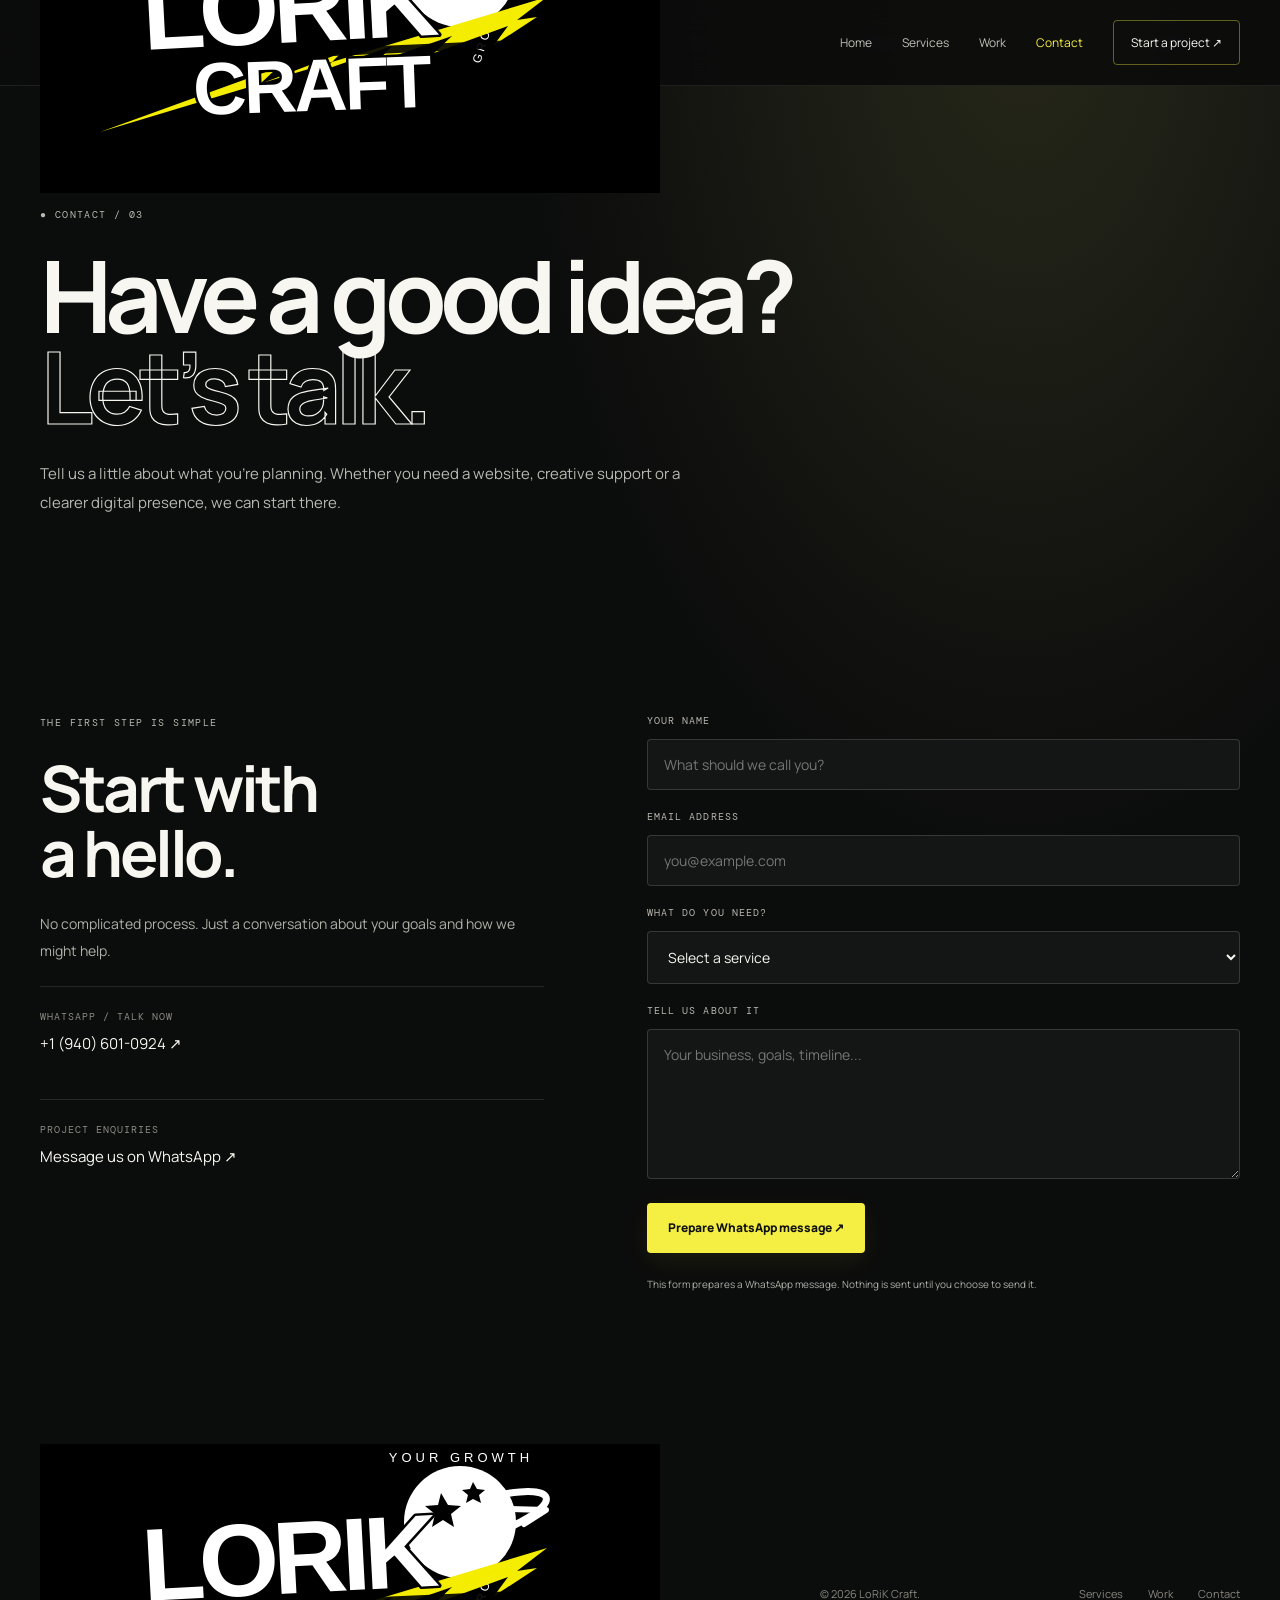
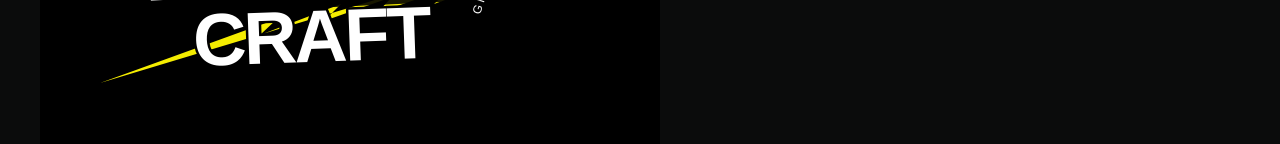
==== commit 6350bbfc: "Use the LoRiK Craft logo in site header and footer" ====
--- a/contact.html
+++ b/contact.html
@@ -1 +1 @@
-<!doctype html><html lang="en"><head><meta charset="utf-8"><meta name="viewport" content="width=device-width, initial-scale=1, viewport-fit=cover"><meta name="theme-color" content="#101010"><meta name="description" content="Start a project with LoRiK Craft. Get in touch about website design, brand identity, digital creative and social media support."><meta property="og:type" content="website"><meta property="og:site_name" content="LoRiK Craft"><meta property="og:title" content="Contact — LoRiK Craft"><meta property="og:description" content="Start a project with LoRiK Craft. Get in touch about website design, brand identity, digital creative and social media support."><meta name="twitter:card" content="summary"><link rel="icon" href="favicon.svg" type="image/svg+xml"><link rel="preconnect" href="https://fonts.googleapis.com"><link rel="preconnect" href="https://fonts.gstatic.com" crossorigin><link href="https://fonts.googleapis.com/css2?family=DM+Mono&family=Manrope:wght@400;500;600;700;800&display=swap" rel="stylesheet"><link rel="stylesheet" href="assets/style.css"><script defer src="assets/script.js"></script><title>Contact — LoRiK Craft</title></head><body><header><a class="brand" href="index.html"><b>L↗</b> LoRiK<span>Craft</span></a><button class="menu" type="button" aria-label="Open navigation menu" aria-controls="site-nav" aria-expanded="false">☰</button><nav id="site-nav" aria-label="Main navigation"><a href="index.html">Home</a><a href="services.html">Services</a><a href="work.html">Work</a><a class="active" href="contact.html">Contact</a><a class="navcta" href="contact.html">Start a project ↗</a></nav></header><main><section class="pagehero wrap"><p class="eyebrow">● CONTACT / 03</p><h1>Have a good idea?<br><em>Let’s talk.</em></h1><p class="lead">Tell us a little about what you’re planning. Whether you need a website, creative support or a clearer digital presence, we can start there.</p></section><section class="section wrap contactgrid"><div><p class="eyebrow">THE FIRST STEP IS SIMPLE</p><h2>Start with<br>a hello.</h2><p class="muted">No complicated process. Just a conversation about your goals and how we might help.</p><div class="contactdetail"><small>WHATSAPP / TALK NOW</small><a href="https://wa.me/19406010924" target="_blank" rel="noreferrer">+1 (940) 601-0924 ↗</a></div><div class="contactdetail"><small>PROJECT ENQUIRIES</small><a href="https://wa.me/19406010924?text=Hi%20LoRiK%20Craft%2C%20I%27d%20like%20to%20discuss%20a%20project." target="_blank" rel="noreferrer">Message us on WhatsApp ↗</a></div></div><form id="contact-form"><label for="name">YOUR NAME</label><input id="name" name="name" placeholder="What should we call you?" required><label for="email">EMAIL ADDRESS</label><input id="email" name="email" type="email" placeholder="you@example.com" required><label for="service">WHAT DO YOU NEED?</label><select id="service" name="service" required><option value="" disabled selected>Select a service</option><option>Website design & development</option><option>Brand identity & creative</option><option>Social media & digital support</option><option>Something else</option></select><label for="message">TELL US ABOUT IT</label><textarea id="message" name="message" rows="5" placeholder="Your business, goals, timeline..." required></textarea><button class="button" type="submit">Prepare WhatsApp message ↗</button><p class="muted tiny">This form prepares a WhatsApp message. Nothing is sent until you choose to send it.</p><p class="status" id="status" aria-live="polite"></p></form></section></main><footer class="wrap footer"><a class="brand" href="index.html"><b>L↗</b> LoRiK<span>Craft</span></a><small>© 2026 LoRiK Craft.</small><div><a href="services.html">Services</a><a href="work.html">Work</a><a href="contact.html">Contact</a></div></footer></body></html>+<!doctype html><html lang="en"><head><meta charset="utf-8"><meta name="viewport" content="width=device-width, initial-scale=1, viewport-fit=cover"><meta name="theme-color" content="#101010"><meta name="description" content="Start a project with LoRiK Craft. Get in touch about website design, brand identity, digital creative and social media support."><meta property="og:type" content="website"><meta property="og:site_name" content="LoRiK Craft"><meta property="og:title" content="Contact — LoRiK Craft"><meta property="og:description" content="Start a project with LoRiK Craft. Get in touch about website design, brand identity, digital creative and social media support."><meta name="twitter:card" content="summary"><link rel="icon" href="favicon.svg" type="image/svg+xml"><link rel="preconnect" href="https://fonts.googleapis.com"><link rel="preconnect" href="https://fonts.gstatic.com" crossorigin><link href="https://fonts.googleapis.com/css2?family=DM+Mono&family=Manrope:wght@400;500;600;700;800&display=swap" rel="stylesheet"><link rel="stylesheet" href="assets/style.css"><script defer src="assets/script.js"></script><title>Contact — LoRiK Craft</title></head><body><header><a class="brand" href="index.html" aria-label="LoRiK Craft home"><img src="assets/logo.svg" alt="LoRiK Craft" /></a><button class="menu" type="button" aria-label="Open navigation menu" aria-controls="site-nav" aria-expanded="false">☰</button><nav id="site-nav" aria-label="Main navigation"><a href="index.html">Home</a><a href="services.html">Services</a><a href="work.html">Work</a><a class="active" href="contact.html">Contact</a><a class="navcta" href="contact.html">Start a project ↗</a></nav></header><main><section class="pagehero wrap"><p class="eyebrow">● CONTACT / 03</p><h1>Have a good idea?<br><em>Let’s talk.</em></h1><p class="lead">Tell us a little about what you’re planning. Whether you need a website, creative support or a clearer digital presence, we can start there.</p></section><section class="section wrap contactgrid"><div><p class="eyebrow">THE FIRST STEP IS SIMPLE</p><h2>Start with<br>a hello.</h2><p class="muted">No complicated process. Just a conversation about your goals and how we might help.</p><div class="contactdetail"><small>WHATSAPP / TALK NOW</small><a href="https://wa.me/19406010924" target="_blank" rel="noreferrer">+1 (940) 601-0924 ↗</a></div><div class="contactdetail"><small>PROJECT ENQUIRIES</small><a href="https://wa.me/19406010924?text=Hi%20LoRiK%20Craft%2C%20I%27d%20like%20to%20discuss%20a%20project." target="_blank" rel="noreferrer">Message us on WhatsApp ↗</a></div></div><form id="contact-form"><label for="name">YOUR NAME</label><input id="name" name="name" placeholder="What should we call you?" required><label for="email">EMAIL ADDRESS</label><input id="email" name="email" type="email" placeholder="you@example.com" required><label for="service">WHAT DO YOU NEED?</label><select id="service" name="service" required><option value="" disabled selected>Select a service</option><option>Website design & development</option><option>Brand identity & creative</option><option>Social media & digital support</option><option>Something else</option></select><label for="message">TELL US ABOUT IT</label><textarea id="message" name="message" rows="5" placeholder="Your business, goals, timeline..." required></textarea><button class="button" type="submit">Prepare WhatsApp message ↗</button><p class="muted tiny">This form prepares a WhatsApp message. Nothing is sent until you choose to send it.</p><p class="status" id="status" aria-live="polite"></p></form></section></main><footer class="wrap footer"><a class="brand" href="index.html" aria-label="LoRiK Craft home"><img src="assets/logo.svg" alt="LoRiK Craft" /></a><small>© 2026 LoRiK Craft.</small><div><a href="services.html">Services</a><a href="work.html">Work</a><a href="contact.html">Contact</a></div></footer></body></html>
--- a/assets/style.css
+++ b/assets/style.css
@@ -2,3 +2,46 @@
 @media(max-width:380px){.wrap{width:calc(100% - 28px)}.hero h1{font-size:46px;letter-spacing:-2.8px}.eyebrow{font-size:9px;letter-spacing:.7px}.actions{align-items:stretch;flex-direction:column}.actions .simplelink{align-self:flex-start}.twocol h2,.workhead h2{font-size:38px}.label{align-items:flex-start;line-height:1.6}.label span{max-width:48%}.steps{grid-template-columns:1fr}.footer>div{width:100%;justify-content:space-between}}
 @media(min-width:651px) and (max-width:900px){.wrap{width:calc(100% - 44px)}header{padding-inline:22px}nav{gap:14px}.hero{grid-template-columns:1fr .85fr;gap:22px}.hero h1{font-size:clamp(54px,7vw,76px);letter-spacing:-4px}.art{height:350px}}
 @media(hover:none){.card:hover{transform:none}.button:hover{transform:none}}
+
+
+/* --- LoRiK Craft UI refinement: clearer hierarchy, richer surfaces, calmer spacing --- */
+:root{--bg:#0b0c0c;--paper:#f7f6f0;--yellow:#f4ef42;--muted:#a9aaa3;--line:#ffffff1c;--panel:#141615;--sans:"Manrope",sans-serif}
+body{background:radial-gradient(ellipse at 80% 0%,#27281a 0,transparent 35%),var(--bg);font-size:14px}
+.wrap{width:min(1240px,calc(100% - 80px))}
+header{height:86px;padding-inline:max(40px,calc((100vw - 1240px)/2));background:#0b0c0ce8;backdrop-filter:blur(18px);border-bottom-color:#ffffff15}
+.brand{font-size:18px;letter-spacing:-.8px}.brand b{width:36px;height:36px;border-radius:10px;background:#f4ef4210;font-size:18px}
+nav{gap:30px;font-size:12px}nav a{transition:color .2s ease}.navcta{border-radius:4px;padding:13px 17px;border-color:#f4ef4260;color:var(--paper)}.navcta:hover{background:var(--yellow);color:#111}
+.hero{min-height:680px;grid-template-columns:1.05fr .95fr;gap:clamp(34px,5vw,80px);padding-top:65px;padding-bottom:75px}
+.eyebrow{letter-spacing:1.4px;font-size:10px}.hero .eyebrow{display:flex;align-items:center;gap:10px;color:#c9c9a7}.hero .eyebrow:first-letter{color:var(--yellow)}
+.hero h1,.pagehero h1{font-size:clamp(68px,8.2vw,112px);letter-spacing:-7px;line-height:.91;margin:32px 0}
+.hero h1 em,.pagehero h1 em,.ctainner h2 em{-webkit-text-stroke:1.2px #f7f6f0}
+.lead{font-size:15px;line-height:1.95;max-width:490px;color:#b8b9b2}
+.actions{gap:25px;margin-top:34px}.button{border-radius:4px;padding:16px 21px;min-height:50px;box-shadow:0 8px 28px #f4ef4214;transition:transform .2s,background .2s}.simplelink{padding-bottom:8px;border-color:#ffffff50;transition:color .2s,border-color .2s}
+.art{height:460px;border-radius:5px;background:linear-gradient(145deg,#20221b,#111312 70%);border-color:#ffffff22;box-shadow:0 25px 80px #0006}
+.grid{background-image:linear-gradient(#ffffff0b 1px,transparent 1px),linear-gradient(90deg,#ffffff0b 1px,transparent 1px);background-size:42px 42px;mask-image:linear-gradient(135deg,#000 10%,#0009 65%,transparent)}
+.orbit{border-color:#f4ef4270}.o1{width:380px;height:230px}.o2{width:290px;height:390px}
+.sphere{width:176px;height:176px;background:radial-gradient(circle at 28% 23%,#fffda8 0,#f4ef42 35%,#a8a525 67%,#3b3b13 100%);box-shadow:0 0 90px #f4ef4225,inset -18px -24px 32px #0006}
+.arttop,.artbottom{font-size:9px;letter-spacing:1.4px}.spark{right:11%;top:15%;font-size:30px}
+.scroll{bottom:25px;letter-spacing:1px}.ticker{padding:20px 0;background:#ffffff03;color:#f4ef42;font-size:10px;letter-spacing:1.8px}
+.section{padding:108px 0}.label{font-size:10px;letter-spacing:1.2px;padding-bottom:20px}.label span{letter-spacing:1px}
+.twocol{gap:clamp(45px,8vw,120px);padding-top:52px}.twocol h2,.workhead h2{font-size:clamp(44px,5.3vw,68px);letter-spacing:-3.5px;line-height:1.04}
+.big{font-size:18px;line-height:1.8;color:#e4e4dc}.muted{font-size:14px;line-height:1.9;color:#aeb0a8}
+.light{background:#f0efe8;color:#141512}.light .section{padding-top:88px;padding-bottom:94px}.light .label{color:#696a61;border-color:#d3d2c9}.light .label span{color:#77786e}
+.cards{gap:16px;padding-top:34px}.card{min-height:320px;padding:26px;border-radius:4px;border-color:#d0cfc6;background:#f7f6f0;transition:background .25s,transform .25s,border-color .25s;overflow:hidden}
+.card:before{content:"";position:absolute;top:0;left:0;width:100%;height:3px;background:var(--yellow);transform:scaleX(0);transform-origin:left;transition:transform .25s}.card:hover:before{transform:scaleX(1)}
+.card h3{font-size:clamp(25px,2.5vw,32px);letter-spacing:-1.5px;line-height:1.1;margin:44px 0 14px}.card p{font-size:13px;line-height:1.85;color:#62635b}.card footer{font-size:9px;letter-spacing:1px;border-color:#d5d4cb;padding-top:18px}
+.workhead{padding-top:42px}.projects{gap:18px;margin-top:42px}.visual{border-radius:4px;height:285px;transition:transform .3s}.projects>a{display:block;min-width:0}.projects>a:hover .visual{transform:translateY(-4px)}.projects h3{font-size:16px;margin:19px 0 7px;letter-spacing:-.3px}.projects> a>p{font-size:12px;color:#a7a79f}
+.plum{background:radial-gradient(ellipse at 75% 20%,#6c3c62,#2b1829 75%);color:#f8e5ee}.cream{background:radial-gradient(ellipse at 75% 20%,#f5ecd8,#d6cbb4 80%);color:#17231b}.yellow{background:radial-gradient(ellipse at 80% 20%,#fff96c,#d7d32f 78%);color:#18180f}
+.fashion{border-radius:2px;box-shadow:15px 17px 0 #170d1745;padding:22px;font-size:clamp(30px,3vw,43px)}.amber{font-size:clamp(38px,4vw,52px)}.storage{padding:19px;box-shadow:12px 12px 0 #19190f1a}
+.cta{padding:86px 0;background:linear-gradient(115deg,#f4ef42,#e6e33c);position:relative;overflow:hidden}.ctainner{position:relative}.ctainner h2{font-size:clamp(60px,7.5vw,92px);letter-spacing:-5px}.round{width:80px;height:80px;border-radius:50%;transition:background .2s,color .2s,transform .2s}.round:hover{transform:rotate(45deg)}.ctainner>p{font-size:13px}
+.footer{min-height:116px}.footer small,.footer>div{font-size:11px}.footer>div{gap:25px}
+.pagehero{padding-top:112px;padding-bottom:65px;max-width:1240px}.pagehero h1{font-size:clamp(64px,8vw,100px);margin:28px 0}.pagehero .lead{max-width:650px}
+.cap{grid-template-columns:64px 1fr;gap:28px;padding:42px 0}.cap>b{font-size:11px}.cap h2,.workrow h2{font-size:clamp(28px,3vw,40px);letter-spacing:-1.7px}.cap p{font-size:14px;line-height:1.9}.cap li,.tags{border-radius:3px;font-size:11px;padding:9px 12px}
+.steps{gap:28px;padding-top:38px}.steps>div{padding-top:18px}.steps h3{font-size:22px}.steps p{font-size:13px;line-height:1.85}
+.workrow{grid-template-columns:1.05fr .95fr;gap:clamp(35px,6vw,85px);padding:42px 0 50px}.workrow .visual{height:350px}.workrow h2{margin:18px 0}.workrow .muted{max-width:520px}
+.contactgrid{grid-template-columns:.85fr 1fr;gap:clamp(45px,8vw,110px)}.contactgrid h2{font-size:clamp(48px,5vw,64px);line-height:1.02;letter-spacing:-3.5px}.contactdetail{padding:23px 0}.contactdetail a{font-size:15px}
+form{gap:12px}form label{font-size:10px;letter-spacing:1.1px}form input,form select,form textarea{background:#141615;border:1px solid #ffffff25;border-radius:4px;padding:15px 16px;font-size:14px;min-height:50px;transition:border-color .2s,background .2s}form input:focus,form select:focus,form textarea:focus{background:#191b18;border-color:var(--yellow)}form textarea{min-height:150px}form .button{margin-top:12px}
+@media(max-width:900px){.wrap{width:calc(100% - 48px)}header{padding-inline:24px}.hero{grid-template-columns:1fr .85fr;gap:28px;min-height:600px}.hero h1{font-size:clamp(58px,7.5vw,78px);letter-spacing:-4.5px}.art{height:370px}.sphere{width:145px;height:145px;font-size:46px}.twocol{gap:35px}.visual{height:230px}.workrow .visual{height:290px}.contactgrid{gap:40px}}
+@media(max-width:650px){.wrap{width:calc(100% - 36px)}header{height:72px;padding:0 18px;background:#0b0c0cf2}header nav{top:71px;padding:20px 18px 24px;gap:8px;background:#111311f7;backdrop-filter:blur(20px)}header nav a{font-size:14px;padding:10px 6px}.menu{border-radius:4px}.hero{min-height:0;padding:56px 0 58px;gap:30px}.hero h1{font-size:clamp(53px,13vw,76px);letter-spacing:-3.6px;margin:25px 0}.lead{font-size:14px;line-height:1.9}.actions{margin-top:27px;gap:18px}.art{height:clamp(270px,82vw,360px);border-radius:4px}.sphere{width:clamp(130px,38vw,158px);height:clamp(130px,38vw,158px);font-size:46px}.section{padding:72px 0}.label{font-size:8px;letter-spacing:.8px}.twocol{grid-template-columns:1fr;gap:20px;padding-top:32px}.twocol h2,.workhead h2{font-size:clamp(39px,10vw,48px);letter-spacing:-2.5px}.big{font-size:16px}.light .section{padding-top:68px;padding-bottom:72px}.cards{grid-template-columns:1fr;gap:12px;padding-top:26px}.card{min-height:250px;padding:23px}.card h3{font-size:29px;margin:30px 0 10px}.projects{grid-template-columns:1fr;gap:28px;margin-top:28px}.visual{height:clamp(250px,76vw,340px)}.projects h3{font-size:16px}.workhead{gap:22px}.cta{padding:58px 0}.ctainner{grid-template-columns:1fr auto;gap:16px}.ctainner h2{font-size:clamp(54px,13vw,68px);letter-spacing:-3.5px}.round{width:58px;height:58px;font-size:25px}.footer{padding:28px 0;min-height:0}.footer small,.footer>div{font-size:10px}.pagehero{padding-top:70px;padding-bottom:38px}.pagehero h1{font-size:clamp(50px,12.5vw,72px);letter-spacing:-3.5px;margin:25px 0}.pagehero .lead{font-size:14px}.cap{grid-template-columns:30px minmax(0,1fr);gap:14px;padding:30px 0}.cap h2{font-size:27px;letter-spacing:-1.1px}.cap p{font-size:13px}.cap ul{gap:7px}.cap li{font-size:10px}.steps{grid-template-columns:1fr 1fr;gap:22px}.steps h3{font-size:19px}.workrow{grid-template-columns:1fr;gap:23px;padding:30px 0 36px}.workrow .visual{height:clamp(260px,78vw,340px)}.workrow h2{font-size:32px}.contactgrid{grid-template-columns:1fr;gap:36px}.contactgrid h2{font-size:clamp(47px,12vw,60px);letter-spacing:-3px}.contactdetail{margin-top:15px}.contactdetail a{font-size:14px}form input,form select,form textarea{font-size:16px;min-height:50px}form textarea{min-height:135px}form .button{width:100%}}
+@media(max-width:380px){.wrap{width:calc(100% - 28px)}.hero h1{font-size:47px;letter-spacing:-2.8px}.actions{align-items:flex-start;flex-direction:column}.actions .simplelink{align-self:flex-start}.label{align-items:flex-start}.label span{max-width:48%}.steps{grid-template-columns:1fr}.footer>div{width:100%;justify-content:space-between}}
+@media(prefers-reduced-motion:reduce){.button,.simplelink,.visual,.round,.card,.card:before{transition:none!important}}
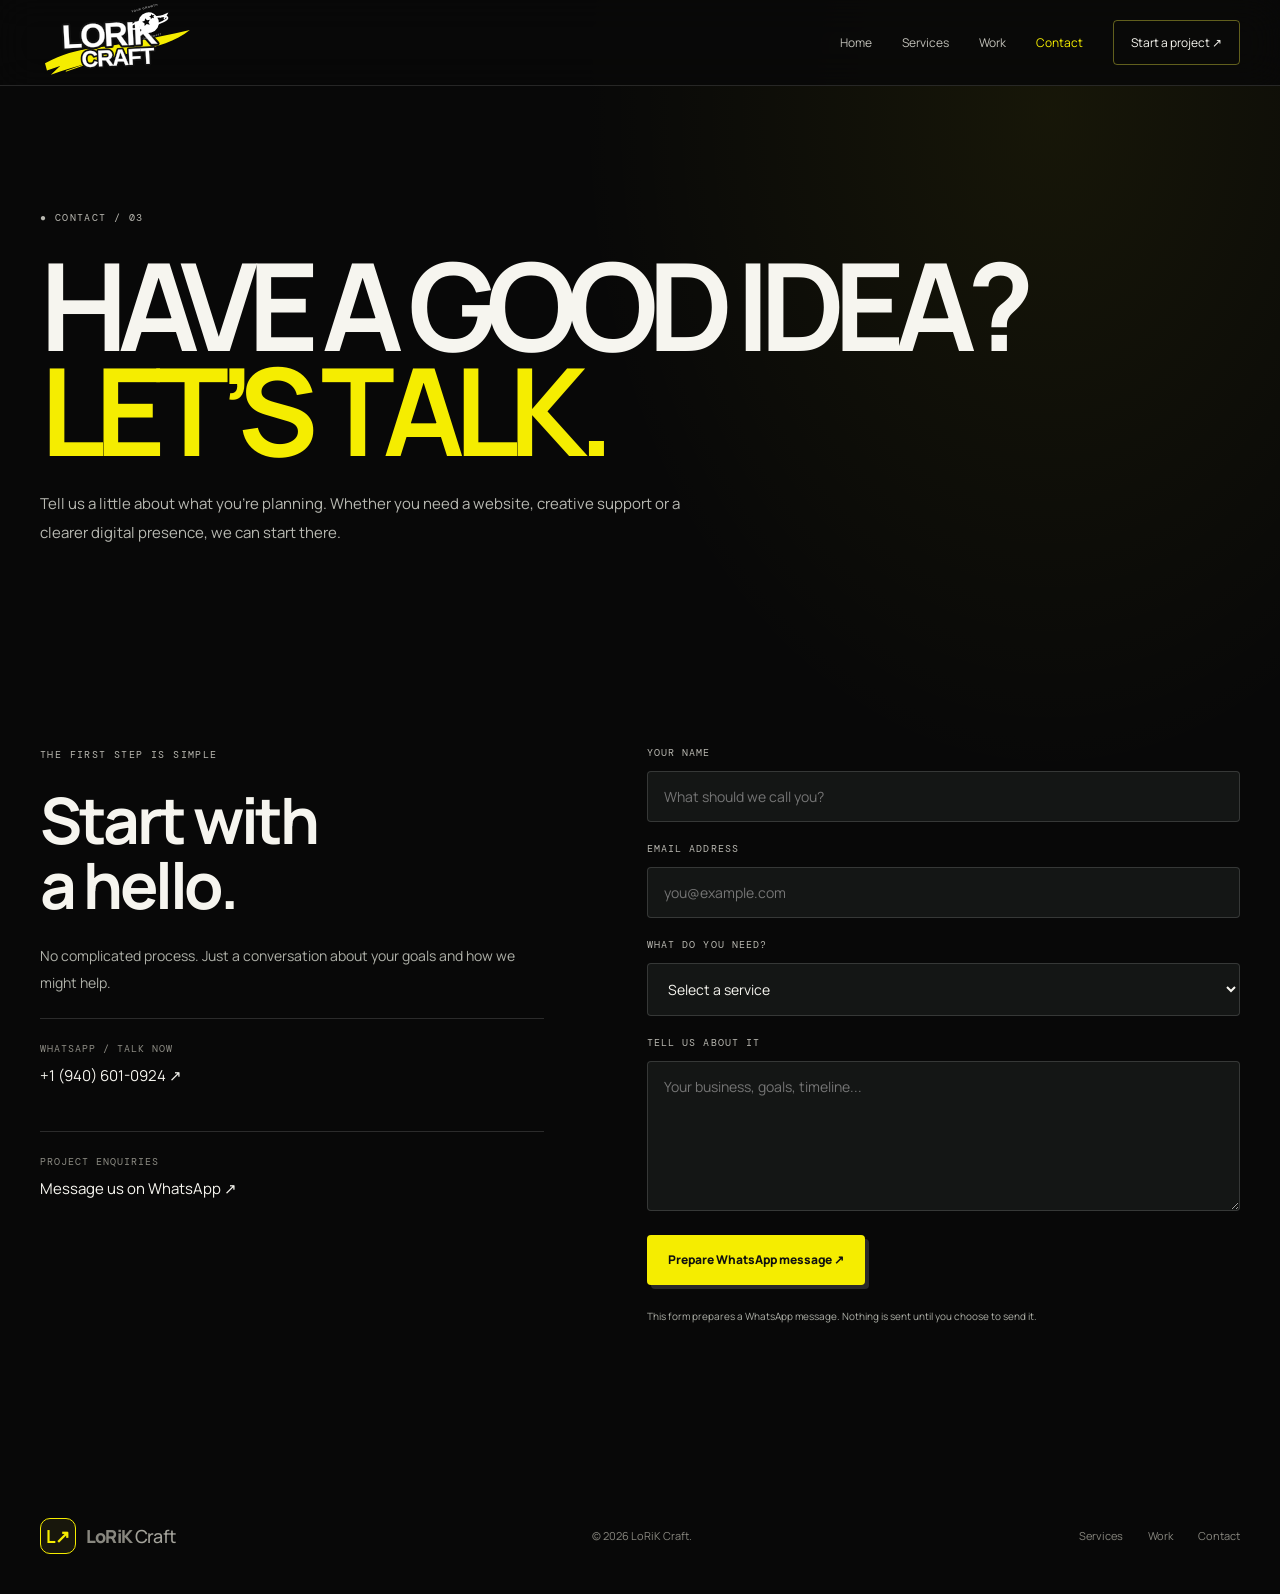
==== commit 02619c11: "Use transparent logo in site header and footer" ====
--- a/contact.html
+++ b/contact.html
@@ -1 +1 @@
-<!doctype html><html lang="en"><head><meta charset="utf-8"><meta name="viewport" content="width=device-width, initial-scale=1, viewport-fit=cover"><meta name="theme-color" content="#101010"><meta name="description" content="Start a project with LoRiK Craft. Get in touch about website design, brand identity, digital creative and social media support."><meta property="og:type" content="website"><meta property="og:site_name" content="LoRiK Craft"><meta property="og:title" content="Contact — LoRiK Craft"><meta property="og:description" content="Start a project with LoRiK Craft. Get in touch about website design, brand identity, digital creative and social media support."><meta name="twitter:card" content="summary"><link rel="icon" href="favicon.svg" type="image/svg+xml"><link rel="preconnect" href="https://fonts.googleapis.com"><link rel="preconnect" href="https://fonts.gstatic.com" crossorigin><link href="https://fonts.googleapis.com/css2?family=DM+Mono&family=Manrope:wght@400;500;600;700;800&display=swap" rel="stylesheet"><link rel="stylesheet" href="assets/style.css"><script defer src="assets/script.js"></script><title>Contact — LoRiK Craft</title></head><body><header><a class="brand" href="index.html" aria-label="LoRiK Craft home"><img src="assets/logo.svg" alt="LoRiK Craft" /></a><button class="menu" type="button" aria-label="Open navigation menu" aria-controls="site-nav" aria-expanded="false">☰</button><nav id="site-nav" aria-label="Main navigation"><a href="index.html">Home</a><a href="services.html">Services</a><a href="work.html">Work</a><a class="active" href="contact.html">Contact</a><a class="navcta" href="contact.html">Start a project ↗</a></nav></header><main><section class="pagehero wrap"><p class="eyebrow">● CONTACT / 03</p><h1>Have a good idea?<br><em>Let’s talk.</em></h1><p class="lead">Tell us a little about what you’re planning. Whether you need a website, creative support or a clearer digital presence, we can start there.</p></section><section class="section wrap contactgrid"><div><p class="eyebrow">THE FIRST STEP IS SIMPLE</p><h2>Start with<br>a hello.</h2><p class="muted">No complicated process. Just a conversation about your goals and how we might help.</p><div class="contactdetail"><small>WHATSAPP / TALK NOW</small><a href="https://wa.me/19406010924" target="_blank" rel="noreferrer">+1 (940) 601-0924 ↗</a></div><div class="contactdetail"><small>PROJECT ENQUIRIES</small><a href="https://wa.me/19406010924?text=Hi%20LoRiK%20Craft%2C%20I%27d%20like%20to%20discuss%20a%20project." target="_blank" rel="noreferrer">Message us on WhatsApp ↗</a></div></div><form id="contact-form"><label for="name">YOUR NAME</label><input id="name" name="name" placeholder="What should we call you?" required><label for="email">EMAIL ADDRESS</label><input id="email" name="email" type="email" placeholder="you@example.com" required><label for="service">WHAT DO YOU NEED?</label><select id="service" name="service" required><option value="" disabled selected>Select a service</option><option>Website design & development</option><option>Brand identity & creative</option><option>Social media & digital support</option><option>Something else</option></select><label for="message">TELL US ABOUT IT</label><textarea id="message" name="message" rows="5" placeholder="Your business, goals, timeline..." required></textarea><button class="button" type="submit">Prepare WhatsApp message ↗</button><p class="muted tiny">This form prepares a WhatsApp message. Nothing is sent until you choose to send it.</p><p class="status" id="status" aria-live="polite"></p></form></section></main><footer class="wrap footer"><a class="brand" href="index.html" aria-label="LoRiK Craft home"><img src="assets/logo.svg" alt="LoRiK Craft" /></a><small>© 2026 LoRiK Craft.</small><div><a href="services.html">Services</a><a href="work.html">Work</a><a href="contact.html">Contact</a></div></footer></body></html>+<!doctype html><html lang="en"><head><meta charset="utf-8"><meta name="viewport" content="width=device-width,initial-scale=1"><title>Contact — LoRiK Craft</title><link href="https://fonts.googleapis.com/css2?family=DM+Mono&family=Manrope:wght@400;500;600;700;800&display=swap" rel="stylesheet"><link rel="stylesheet" href="assets/style.css"><script defer src="assets/script.js"></script></head><body><header><a class="brand" href="index.html" aria-label="LoRiK Craft home"><img src="assets/logo.svg" alt="LoRiK Craft"></a><button class="menu" aria-label="Toggle navigation">☰</button><nav><a href="index.html">Home</a><a href="services.html">Services</a><a href="work.html">Work</a><a class="active" href="contact.html">Contact</a><a class="navcta" href="contact.html">Start a project ↗</a></nav></header><main><section class="pagehero wrap"><p class="eyebrow">● CONTACT / 03</p><h1>Have a good idea?<br><em>Let’s talk.</em></h1><p class="lead">Tell us a little about what you’re planning. Whether you need a website, creative support or a clearer digital presence, we can start there.</p></section><section class="section wrap contactgrid"><div><p class="eyebrow">THE FIRST STEP IS SIMPLE</p><h2>Start with<br>a hello.</h2><p class="muted">No complicated process. Just a conversation about your goals and how we might help.</p><div class="contactdetail"><small>WHATSAPP / TALK NOW</small><a href="https://wa.me/19406010924" target="_blank" rel="noreferrer">+1 (940) 601-0924 ↗</a></div><div class="contactdetail"><small>PROJECT ENQUIRIES</small><a href="https://wa.me/19406010924?text=Hi%20LoRiK%20Craft%2C%20I%27d%20like%20to%20discuss%20a%20project." target="_blank" rel="noreferrer">Message us on WhatsApp ↗</a></div></div><form id="contact-form"><label for="name">YOUR NAME</label><input id="name" name="name" placeholder="What should we call you?" required><label for="email">EMAIL ADDRESS</label><input id="email" name="email" type="email" placeholder="you@example.com" required><label for="service">WHAT DO YOU NEED?</label><select id="service" name="service" required><option value="" disabled selected>Select a service</option><option>Website design & development</option><option>Brand identity & creative</option><option>Social media & digital support</option><option>Something else</option></select><label for="message">TELL US ABOUT IT</label><textarea id="message" name="message" rows="5" placeholder="Your business, goals, timeline..." required></textarea><button class="button" type="submit">Prepare WhatsApp message ↗</button><p class="muted tiny">This form prepares a WhatsApp message. Nothing is sent until you choose to send it.</p><p class="status" id="status" aria-live="polite"></p></form></section></main><footer class="wrap footer"><a class="brand" href="index.html"><b>L↗</b> LoRiK<span>Craft</span></a><small>© 2026 LoRiK Craft.</small><div><a href="services.html">Services</a><a href="work.html">Work</a><a href="contact.html">Contact</a></div></footer></body></html>
--- a/assets/style.css
+++ b/assets/style.css
@@ -1,4 +1,4 @@
-:root{--bg:#101010;--paper:#f4f2ec;--yellow:#f3ee43;--muted:#a5a49d;--line:#ffffff24;--mono:"DM Mono",monospace;--sans:"Manrope",sans-serif}*{box-sizing:border-box}html{scroll-behavior:smooth;scroll-padding-top:88px;-webkit-text-size-adjust:100%}body{overflow-wrap:anywhere}img,svg,video,canvas{max-width:100%;height:auto}button,input,select,textarea{font:inherit}button,a,input,select,textarea{-webkit-tap-highlight-color:transparent}a:focus-visible,button:focus-visible,input:focus-visible,select:focus-visible,textarea:focus-visible{outline:3px solid var(--yellow);outline-offset:4px}::selection{background:var(--yellow);color:#101010}.skip-link{position:absolute;left:12px;top:-60px;z-index:99;background:var(--yellow);color:#101010;padding:12px 16px}.skip-link:focus{top:12px}nav a{min-height:40px;display:inline-flex;align-items:center}.menu{min-width:44px;min-height:44px;align-items:center;justify-content:center;cursor:pointer}main{min-width:0}section{min-width:0}body{margin:0;background:var(--bg);color:var(--paper);font-family:var(--sans);-webkit-font-smoothing:antialiased}a{color:inherit;text-decoration:none}.wrap{width:min(1180px,calc(100% - 60px));margin:auto}header{height:82px;padding:0 max(30px,calc((100vw - 1180px)/2));display:flex;align-items:center;justify-content:space-between;border-bottom:1px solid var(--line);position:relative;z-index:5;background:#101010}.brand{font-size:17px;font-weight:800;letter-spacing:-.7px;display:flex;align-items:center;gap:10px}.brand b{width:32px;height:32px;display:grid;place-items:center;border:1px solid var(--yellow);color:var(--yellow);font-size:16px}.brand span{color:var(--muted);font-weight:500;margin-left:-7px}nav{display:flex;align-items:center;gap:26px;font-size:12px;color:#c1c0b9}nav a:hover,nav .active{color:var(--yellow)}.navcta{padding:12px 14px;border:1px solid #666}.menu{display:none}.hero{min-height:650px;display:grid;grid-template-columns:1.05fr .95fr;align-items:center;gap:30px;position:relative;padding:50px 0 65px}.eyebrow,.label,.scroll,.arttop,.artbottom,.card small,.card footer,.micro,form label,.contactdetail small,.steps small,.cap>b{font:10px var(--mono);letter-spacing:1px;color:#b8b7b0}.hero h1,.pagehero h1{font-size:clamp(60px,8vw,102px);line-height:.96;letter-spacing:-6px;margin:28px 0;font-weight:700}.hero h1 em,.pagehero h1 em,.ctainner h2 em{font-style:normal;color:transparent;-webkit-text-stroke:1px var(--paper)}.lead{max-width:480px;color:var(--muted);font-size:14px;line-height:1.9}.actions{display:flex;align-items:center;gap:24px;margin-top:30px}.button{background:var(--yellow);color:#111;padding:15px 18px;display:inline-flex;align-items:center;border:0;cursor:pointer;font-size:12px;font-weight:800}.button:hover{background:#fff95c;transform:translateY(-2px)}.simplelink{display:inline-block;font-size:12px;border-bottom:1px solid #666;padding-bottom:11px}.simplelink:hover{color:var(--yellow)}.micro{margin-top:55px;font-size:9px;line-height:1.8;color:#77766e}.art{height:430px;position:relative;overflow:hidden;background:#1b1b19;border:1px solid #33332d}.grid{position:absolute;inset:0;background-image:linear-gradient(#ffffff0a 1px,transparent 1px),linear-gradient(90deg,#ffffff0a 1px,transparent 1px);background-size:38px 38px}.orbit{position:absolute;left:50%;top:50%;border:1px solid #f3ee4380;border-radius:50%;transform:translate(-50%,-50%) rotate(-25deg)}.o1{width:340px;height:210px}.o2{width:260px;height:350px;transform:translate(-50%,-50%) rotate(43deg);border-color:#ffffff4a}.sphere{position:absolute;left:50%;top:50%;transform:translate(-50%,-50%);width:165px;height:165px;border-radius:50%;background:radial-gradient(circle at 30% 25%,#fff9a1,#d2cd31 38%,#66651b 77%,#22220e);box-shadow:0 0 70px #f3ee4320,inset -17px -24px 30px #0008;color:#18180d;display:flex;align-items:center;justify-content:center;flex-direction:column;font-size:53px;font-weight:800;letter-spacing:-6px}.sphere small{font:8px var(--mono);letter-spacing:1px}.arttop,.artbottom{position:absolute;color:var(--yellow);font-size:9px}.arttop{top:25px;left:24px}.artbottom{bottom:24px;right:20px}.spark{position:absolute;right:40px;top:65px;color:var(--yellow);font-size:25px}.scroll{position:absolute;bottom:22px;left:0;right:0;font-size:9px;color:#79786f}.scroll span{float:right}.ticker{overflow:hidden;white-space:nowrap;border-block:1px solid var(--line);color:var(--yellow);padding:18px 0;font:11px var(--mono);letter-spacing:1px}.section{padding:95px 0}.label{display:flex;justify-content:space-between;padding-bottom:17px;border-bottom:1px solid var(--line);font-size:9px;color:#8e8d85}.label span{color:#88877f}.twocol{display:grid;grid-template-columns:1fr .75fr;gap:65px;padding-top:43px}.twocol h2,.workhead h2{font-size:clamp(38px,5vw,61px);line-height:1.07;letter-spacing:-3px;margin:0}.twocol mark,.workhead mark{background:none;color:var(--yellow)}.big{font-size:17px;line-height:1.8;color:#e1dfd8}.muted{color:var(--muted);font-size:13px;line-height:1.9}.light{background:#e9e7df;color:#111}.light .label{border-color:#c5c3bb;color:#6d6c64}.light .label span{color:#77766e}.cards{display:grid;grid-template-columns:repeat(3,1fr);gap:12px;padding-top:27px}.card{min-height:305px;border:1px solid #c8c6be;padding:22px;display:flex;flex-direction:column;position:relative;transition:.2s}.card:hover{background:var(--yellow);transform:translateY(-3px)}.card small{color:#77766e}.card h3{font-size:28px;line-height:1.1;letter-spacing:-1.3px;margin:38px 0 12px}.card p{font-size:12px;line-height:1.8;color:#66655e}.card footer{margin-top:auto;border-top:1px solid #c8c6be;padding-top:16px;font-size:8px}.workhead{display:flex;align-items:flex-end;justify-content:space-between;gap:20px;padding-top:33px}.projects{display:grid;grid-template-columns:repeat(3,1fr);gap:15px;margin-top:38px}.visual{height:260px;display:grid;place-items:center;position:relative;overflow:hidden}.plum{background:#3b1d37;color:#f7d7e6}.cream{background:#e8e0ce;color:#17231b}.yellow{background:#efed40;color:#18180f}.fashion{width:74%;height:75%;position:relative;background:#4a2445;border:1px solid #f5d7e855;box-shadow:12px 14px 0 #1a111a40;padding:18px;font-size:36px;line-height:.9;letter-spacing:-2px}.fashion i{font:italic 1.1em Georgia,serif}.fashion span{position:absolute;right:14px;bottom:14px;font-size:57px}.amber{font-size:43px;letter-spacing:-3px;font-weight:800}.amber span{font-weight:400}.amber small{display:block;font:8px var(--mono);letter-spacing:1px;margin-top:14px}.storage{background:#f4f2ec;border:1px solid #19190f;width:76%;height:72%;padding:16px;display:flex;flex-direction:column;justify-content:space-between;transform:rotate(-3deg);font:8px var(--mono);letter-spacing:1px}.storage strong{font:800 29px/1 var(--sans);letter-spacing:-1.5px}.storage i{font-style:normal;font-size:23px;letter-spacing:8px}.projects h3{font-size:15px;margin:17px 0 5px}.projects h3 span{float:right;color:var(--yellow)}.projects> a>p{font-size:10px;color:#999890;margin:0}.cta{background:var(--yellow);color:#111;padding:70px 0}.ctainner{display:grid;grid-template-columns:1fr auto;align-items:center;gap:20px}.ctainner .eyebrow{color:#55552c}.ctainner h2{font-size:clamp(50px,7vw,80px);line-height:.98;letter-spacing:-4px;margin:20px 0 0}.ctainner h2 em{-webkit-text-stroke:1px #111}.round{width:72px;height:72px;border:1px solid #17170f;border-radius:50%;display:grid;place-items:center;font-size:30px}.round:hover{background:#111;color:var(--yellow)}.ctainner>p{grid-column:1/-1;font-size:12px;color:#54542c;margin:0}.footer{min-height:100px;display:flex;align-items:center;justify-content:space-between;gap:20px;color:#88877f}.footer small{font-size:10px}.footer>div{display:flex;gap:20px;font-size:10px}.footer a:hover{color:var(--yellow)}.pagehero{padding-top:90px;padding-bottom:55px}.pagehero h1{font-size:clamp(55px,8vw,90px)}.cap{display:grid;grid-template-columns:50px 1fr;gap:25px;padding:36px 0;border-bottom:1px solid var(--line)}.cap>b{color:var(--yellow);padding-top:8px}.cap h2,.workrow h2{font-size:clamp(25px,3vw,37px);letter-spacing:-1.4px;margin:0 0 13px}.cap p{color:var(--muted);font-size:13px;line-height:1.9;max-width:730px}.cap ul{display:flex;flex-wrap:wrap;gap:8px;list-style:none;padding:0;margin-top:20px}.cap li,.tags{font-size:10px;color:#c5c3bc;border:1px solid #44443c;padding:8px 10px}.steps{display:grid;grid-template-columns:repeat(4,1fr);gap:22px;padding-top:30px}.steps>div{border-top:2px solid #4a4a40;padding-top:15px}.steps small{color:var(--yellow)}.steps h3{font-size:21px;margin:18px 0 8px}.steps p{font-size:12px;line-height:1.8;color:var(--muted)}.workrow{display:grid;grid-template-columns:1fr 1fr;gap:50px;align-items:center;padding:30px 0 40px;border-bottom:1px solid var(--line)}.workrow .visual{height:320px}.workrow .eyebrow{color:var(--yellow)}.workrow h2{margin-top:18px}.tags{display:inline-block}.tiny{font-size:10px!important}.contactgrid{display:grid;grid-template-columns:.8fr 1fr;gap:90px}.contactgrid h2{font-size:55px;line-height:1;letter-spacing:-3px;margin:26px 0}.contactdetail{display:flex;flex-direction:column;gap:10px;border-top:1px solid var(--line);padding:20px 0;margin-top:22px}.contactdetail small{color:#8c8b83}.contactdetail a{font-size:14px}form{display:flex;flex-direction:column;gap:10px}form label{font-size:9px;margin-top:8px}form input,form select,form textarea{background:#1b1b19;border:1px solid #44443d;color:var(--paper);padding:14px;font:12px var(--sans);width:100%;border-radius:0;outline:none}form input:focus,form select:focus,form textarea:focus{border-color:var(--yellow)}form textarea{resize:vertical}form .button{align-self:flex-start;margin-top:10px}.status{font-size:10px;color:var(--yellow)}@media(max-width:800px){nav{gap:14px}nav a{font-size:10px}.hero{min-height:580px;grid-template-columns:1fr .8fr}.art{height:360px}.twocol{gap:30px}.visual{height:220px}.contactgrid{gap:45px}}@media(max-width:650px){html{scroll-padding-top:76px}.wrap{width:calc(100% - 36px)}header{height:70px;padding:0 18px;gap:12px}.brand{font-size:16px;gap:8px}.menu{display:flex;background:none;border:1px solid var(--line);color:var(--paper);padding:8px}header nav{display:none;position:absolute;top:69px;left:0;right:0;padding:22px 20px;background:#151513;flex-direction:column;align-items:stretch;border-bottom:1px solid var(--line)}header nav.open{display:flex;max-height:calc(100dvh - 70px);overflow-y:auto}.navcta{text-align:center}header nav a{font-size:14px;padding:8px 4px;min-height:44px}.hero{display:flex;flex-direction:column;align-items:stretch;padding-top:48px;padding-bottom:54px;gap:26px}.hero h1{font-size:clamp(48px,13vw,76px);letter-spacing:-3px;margin:24px 0}.lead{font-size:15px}.actions{flex-wrap:wrap;gap:18px}.button{min-height:48px;justify-content:center}.art{height:clamp(250px,78vw,360px);width:100%}.sphere{width:clamp(125px,38vw,165px);height:clamp(125px,38vw,165px);font-size:clamp(42px,13vw,53px)}.o1{width:85%;height:55%}.o2{width:65%;height:88%}.micro{margin-top:35px}.section{padding:67px 0}.label{font-size:8px;gap:12px}.label span{text-align:right}.twocol{grid-template-columns:1fr;gap:25px;padding-top:32px}.twocol h2,.workhead h2{font-size:43px;letter-spacing:-2px}.cards,.projects{grid-template-columns:1fr}.card{min-height:260px}.visual{height:clamp(230px,70vw,310px)}.workhead{align-items:flex-start;flex-direction:column}.cta{padding:52px 0}.ctainner h2{font-size:55px}.round{width:58px;height:58px}.footer{padding:25px 0;flex-wrap:wrap;row-gap:18px}.footer small{order:3;width:100%}.footer>div{gap:12px}.pagehero{padding-top:62px;padding-bottom:30px}.pagehero h1{font-size:clamp(48px,13vw,72px);letter-spacing:-3px}.cap{grid-template-columns:28px 1fr;gap:12px;padding:28px 0}.cap h2{font-size:26px}.steps{grid-template-columns:1fr 1fr;gap:18px}.workrow{grid-template-columns:1fr;gap:24px}.workrow .visual{height:280px}.contactgrid{grid-template-columns:minmax(0,1fr);gap:34px}.contactgrid h2{font-size:clamp(42px,12vw,52px)}form input,form select,form textarea{font-size:16px;min-height:48px}form textarea{min-height:130px}.contactgrid h2{font-size:52px}form .button{width:100%;justify-content:center}}@media(prefers-reduced-motion:reduce){html{scroll-behavior:auto}*{transition:none!important}}
+:root{--bg:#101010;--paper:#f4f2ec;--yellow:#f3ee43;--muted:#a5a49d;--line:#ffffff24;--mono:"DM Mono",monospace;--sans:"Manrope",sans-serif}*{box-sizing:border-box}html{scroll-behavior:smooth;scroll-padding-top:88px;-webkit-text-size-adjust:100%}body{overflow-wrap:anywhere}img,svg,video,canvas{max-width:100%;height:auto}button,input,select,textarea{font:inherit}button,a,input,select,textarea{-webkit-tap-highlight-color:transparent}a:focus-visible,button:focus-visible,input:focus-visible,select:focus-visible,textarea:focus-visible{outline:3px solid var(--yellow);outline-offset:4px}::selection{background:var(--yellow);color:#101010}.skip-link{position:absolute;left:12px;top:-60px;z-index:99;background:var(--yellow);color:#101010;padding:12px 16px}.skip-link:focus{top:12px}nav a{min-height:40px;display:inline-flex;align-items:center}.menu{min-width:44px;min-height:44px;align-items:center;justify-content:center;cursor:pointer}main{min-width:0}section{min-width:0}body{margin:0;background:var(--bg);color:var(--paper);font-family:var(--sans);-webkit-font-smoothing:antialiased}a{color:inherit;text-decoration:none}.wrap{width:min(1180px,calc(100% - 60px));margin:auto}header{height:82px;padding:0 max(30px,calc((100vw - 1180px)/2));display:flex;align-items:center;justify-content:space-between;border-bottom:1px solid var(--line);position:relative;z-index:5;background:#101010}.brand img{display:block;width:158px;height:auto;max-height:56px;object-fit:contain}.brand{font-size:17px;font-weight:800;letter-spacing:-.7px;display:flex;align-items:center;gap:10px}.brand b{width:32px;height:32px;display:grid;place-items:center;border:1px solid var(--yellow);color:var(--yellow);font-size:16px}.brand span{color:var(--muted);font-weight:500;margin-left:-7px}nav{display:flex;align-items:center;gap:26px;font-size:12px;color:#c1c0b9}nav a:hover,nav .active{color:var(--yellow)}.navcta{padding:12px 14px;border:1px solid #666}.menu{display:none}.hero{min-height:650px;display:grid;grid-template-columns:1.05fr .95fr;align-items:center;gap:30px;position:relative;padding:50px 0 65px}.eyebrow,.label,.scroll,.arttop,.artbottom,.card small,.card footer,.micro,form label,.contactdetail small,.steps small,.cap>b{font:10px var(--mono);letter-spacing:1px;color:#b8b7b0}.hero h1,.pagehero h1{font-size:clamp(60px,8vw,102px);line-height:.96;letter-spacing:-6px;margin:28px 0;font-weight:700}.hero h1 em,.pagehero h1 em,.ctainner h2 em{font-style:normal;color:transparent;-webkit-text-stroke:1px var(--paper)}.lead{max-width:480px;color:var(--muted);font-size:14px;line-height:1.9}.actions{display:flex;align-items:center;gap:24px;margin-top:30px}.button{background:var(--yellow);color:#111;padding:15px 18px;display:inline-flex;align-items:center;border:0;cursor:pointer;font-size:12px;font-weight:800}.button:hover{background:#fff95c;transform:translateY(-2px)}.simplelink{display:inline-block;font-size:12px;border-bottom:1px solid #666;padding-bottom:11px}.simplelink:hover{color:var(--yellow)}.micro{margin-top:55px;font-size:9px;line-height:1.8;color:#77766e}.art{height:430px;position:relative;overflow:hidden;background:#1b1b19;border:1px solid #33332d}.grid{position:absolute;inset:0;background-image:linear-gradient(#ffffff0a 1px,transparent 1px),linear-gradient(90deg,#ffffff0a 1px,transparent 1px);background-size:38px 38px}.orbit{position:absolute;left:50%;top:50%;border:1px solid #f3ee4380;border-radius:50%;transform:translate(-50%,-50%) rotate(-25deg)}.o1{width:340px;height:210px}.o2{width:260px;height:350px;transform:translate(-50%,-50%) rotate(43deg);border-color:#ffffff4a}.sphere{position:absolute;left:50%;top:50%;transform:translate(-50%,-50%);width:165px;height:165px;border-radius:50%;background:radial-gradient(circle at 30% 25%,#fff9a1,#d2cd31 38%,#66651b 77%,#22220e);box-shadow:0 0 70px #f3ee4320,inset -17px -24px 30px #0008;color:#18180d;display:flex;align-items:center;justify-content:center;flex-direction:column;font-size:53px;font-weight:800;letter-spacing:-6px}.sphere small{font:8px var(--mono);letter-spacing:1px}.arttop,.artbottom{position:absolute;color:var(--yellow);font-size:9px}.arttop{top:25px;left:24px}.artbottom{bottom:24px;right:20px}.spark{position:absolute;right:40px;top:65px;color:var(--yellow);font-size:25px}.scroll{position:absolute;bottom:22px;left:0;right:0;font-size:9px;color:#79786f}.scroll span{float:right}.ticker{overflow:hidden;white-space:nowrap;border-block:1px solid var(--line);color:var(--yellow);padding:18px 0;font:11px var(--mono);letter-spacing:1px}.section{padding:95px 0}.label{display:flex;justify-content:space-between;padding-bottom:17px;border-bottom:1px solid var(--line);font-size:9px;color:#8e8d85}.label span{color:#88877f}.twocol{display:grid;grid-template-columns:1fr .75fr;gap:65px;padding-top:43px}.twocol h2,.workhead h2{font-size:clamp(38px,5vw,61px);line-height:1.07;letter-spacing:-3px;margin:0}.twocol mark,.workhead mark{background:none;color:var(--yellow)}.big{font-size:17px;line-height:1.8;color:#e1dfd8}.muted{color:var(--muted);font-size:13px;line-height:1.9}.light{background:#e9e7df;color:#111}.light .label{border-color:#c5c3bb;color:#6d6c64}.light .label span{color:#77766e}.cards{display:grid;grid-template-columns:repeat(3,1fr);gap:12px;padding-top:27px}.card{min-height:305px;border:1px solid #c8c6be;padding:22px;display:flex;flex-direction:column;position:relative;transition:.2s}.card:hover{background:var(--yellow);transform:translateY(-3px)}.card small{color:#77766e}.card h3{font-size:28px;line-height:1.1;letter-spacing:-1.3px;margin:38px 0 12px}.card p{font-size:12px;line-height:1.8;color:#66655e}.card footer{margin-top:auto;border-top:1px solid #c8c6be;padding-top:16px;font-size:8px}.workhead{display:flex;align-items:flex-end;justify-content:space-between;gap:20px;padding-top:33px}.projects{display:grid;grid-template-columns:repeat(3,1fr);gap:15px;margin-top:38px}.visual{height:260px;display:grid;place-items:center;position:relative;overflow:hidden}.plum{background:#3b1d37;color:#f7d7e6}.cream{background:#e8e0ce;color:#17231b}.yellow{background:#efed40;color:#18180f}.fashion{width:74%;height:75%;position:relative;background:#4a2445;border:1px solid #f5d7e855;box-shadow:12px 14px 0 #1a111a40;padding:18px;font-size:36px;line-height:.9;letter-spacing:-2px}.fashion i{font:italic 1.1em Georgia,serif}.fashion span{position:absolute;right:14px;bottom:14px;font-size:57px}.amber{font-size:43px;letter-spacing:-3px;font-weight:800}.amber span{font-weight:400}.amber small{display:block;font:8px var(--mono);letter-spacing:1px;margin-top:14px}.storage{background:#f4f2ec;border:1px solid #19190f;width:76%;height:72%;padding:16px;display:flex;flex-direction:column;justify-content:space-between;transform:rotate(-3deg);font:8px var(--mono);letter-spacing:1px}.storage strong{font:800 29px/1 var(--sans);letter-spacing:-1.5px}.storage i{font-style:normal;font-size:23px;letter-spacing:8px}.projects h3{font-size:15px;margin:17px 0 5px}.projects h3 span{float:right;color:var(--yellow)}.projects> a>p{font-size:10px;color:#999890;margin:0}.cta{background:var(--yellow);color:#111;padding:70px 0}.ctainner{display:grid;grid-template-columns:1fr auto;align-items:center;gap:20px}.ctainner .eyebrow{color:#55552c}.ctainner h2{font-size:clamp(50px,7vw,80px);line-height:.98;letter-spacing:-4px;margin:20px 0 0}.ctainner h2 em{-webkit-text-stroke:1px #111}.round{width:72px;height:72px;border:1px solid #17170f;border-radius:50%;display:grid;place-items:center;font-size:30px}.round:hover{background:#111;color:var(--yellow)}.ctainner>p{grid-column:1/-1;font-size:12px;color:#54542c;margin:0}.footer{min-height:100px;display:flex;align-items:center;justify-content:space-between;gap:20px;color:#88877f}.footer small{font-size:10px}.footer>div{display:flex;gap:20px;font-size:10px}.footer a:hover{color:var(--yellow)}.pagehero{padding-top:90px;padding-bottom:55px}.pagehero h1{font-size:clamp(55px,8vw,90px)}.cap{display:grid;grid-template-columns:50px 1fr;gap:25px;padding:36px 0;border-bottom:1px solid var(--line)}.cap>b{color:var(--yellow);padding-top:8px}.cap h2,.workrow h2{font-size:clamp(25px,3vw,37px);letter-spacing:-1.4px;margin:0 0 13px}.cap p{color:var(--muted);font-size:13px;line-height:1.9;max-width:730px}.cap ul{display:flex;flex-wrap:wrap;gap:8px;list-style:none;padding:0;margin-top:20px}.cap li,.tags{font-size:10px;color:#c5c3bc;border:1px solid #44443c;padding:8px 10px}.steps{display:grid;grid-template-columns:repeat(4,1fr);gap:22px;padding-top:30px}.steps>div{border-top:2px solid #4a4a40;padding-top:15px}.steps small{color:var(--yellow)}.steps h3{font-size:21px;margin:18px 0 8px}.steps p{font-size:12px;line-height:1.8;color:var(--muted)}.workrow{display:grid;grid-template-columns:1fr 1fr;gap:50px;align-items:center;padding:30px 0 40px;border-bottom:1px solid var(--line)}.workrow .visual{height:320px}.workrow .eyebrow{color:var(--yellow)}.workrow h2{margin-top:18px}.tags{display:inline-block}.tiny{font-size:10px!important}.contactgrid{display:grid;grid-template-columns:.8fr 1fr;gap:90px}.contactgrid h2{font-size:55px;line-height:1;letter-spacing:-3px;margin:26px 0}.contactdetail{display:flex;flex-direction:column;gap:10px;border-top:1px solid var(--line);padding:20px 0;margin-top:22px}.contactdetail small{color:#8c8b83}.contactdetail a{font-size:14px}form{display:flex;flex-direction:column;gap:10px}form label{font-size:9px;margin-top:8px}form input,form select,form textarea{background:#1b1b19;border:1px solid #44443d;color:var(--paper);padding:14px;font:12px var(--sans);width:100%;border-radius:0;outline:none}form input:focus,form select:focus,form textarea:focus{border-color:var(--yellow)}form textarea{resize:vertical}form .button{align-self:flex-start;margin-top:10px}.status{font-size:10px;color:var(--yellow)}@media(max-width:800px){nav{gap:14px}nav a{font-size:10px}.hero{min-height:580px;grid-template-columns:1fr .8fr}.art{height:360px}.twocol{gap:30px}.visual{height:220px}.contactgrid{gap:45px}}@media(max-width:650px){html{scroll-padding-top:76px}.wrap{width:calc(100% - 36px)}header{height:70px;padding:0 18px;gap:12px}.brand{font-size:16px;gap:8px}.brand img{width:138px;max-height:48px}.menu{display:flex;background:none;border:1px solid var(--line);color:var(--paper);padding:8px}header nav{display:none;position:absolute;top:69px;left:0;right:0;padding:22px 20px;background:#151513;flex-direction:column;align-items:stretch;border-bottom:1px solid var(--line)}header nav.open{display:flex;max-height:calc(100dvh - 70px);overflow-y:auto}.navcta{text-align:center}header nav a{font-size:14px;padding:8px 4px;min-height:44px}.hero{display:flex;flex-direction:column;align-items:stretch;padding-top:48px;padding-bottom:54px;gap:26px}.hero h1{font-size:clamp(48px,13vw,76px);letter-spacing:-3px;margin:24px 0}.lead{font-size:15px}.actions{flex-wrap:wrap;gap:18px}.button{min-height:48px;justify-content:center}.art{height:clamp(250px,78vw,360px);width:100%}.sphere{width:clamp(125px,38vw,165px);height:clamp(125px,38vw,165px);font-size:clamp(42px,13vw,53px)}.o1{width:85%;height:55%}.o2{width:65%;height:88%}.micro{margin-top:35px}.section{padding:67px 0}.label{font-size:8px;gap:12px}.label span{text-align:right}.twocol{grid-template-columns:1fr;gap:25px;padding-top:32px}.twocol h2,.workhead h2{font-size:43px;letter-spacing:-2px}.cards,.projects{grid-template-columns:1fr}.card{min-height:260px}.visual{height:clamp(230px,70vw,310px)}.workhead{align-items:flex-start;flex-direction:column}.cta{padding:52px 0}.ctainner h2{font-size:55px}.round{width:58px;height:58px}.footer{padding:25px 0;flex-wrap:wrap;row-gap:18px}.footer small{order:3;width:100%}.footer>div{gap:12px}.pagehero{padding-top:62px;padding-bottom:30px}.pagehero h1{font-size:clamp(48px,13vw,72px);letter-spacing:-3px}.cap{grid-template-columns:28px 1fr;gap:12px;padding:28px 0}.cap h2{font-size:26px}.steps{grid-template-columns:1fr 1fr;gap:18px}.workrow{grid-template-columns:1fr;gap:24px}.workrow .visual{height:280px}.contactgrid{grid-template-columns:minmax(0,1fr);gap:34px}.contactgrid h2{font-size:clamp(42px,12vw,52px)}form input,form select,form textarea{font-size:16px;min-height:48px}form textarea{min-height:130px}.contactgrid h2{font-size:52px}form .button{width:100%;justify-content:center}}@media(prefers-reduced-motion:reduce){html{scroll-behavior:auto}*{transition:none!important}}
 @media(max-width:380px){.wrap{width:calc(100% - 28px)}.hero h1{font-size:46px;letter-spacing:-2.8px}.eyebrow{font-size:9px;letter-spacing:.7px}.actions{align-items:stretch;flex-direction:column}.actions .simplelink{align-self:flex-start}.twocol h2,.workhead h2{font-size:38px}.label{align-items:flex-start;line-height:1.6}.label span{max-width:48%}.steps{grid-template-columns:1fr}.footer>div{width:100%;justify-content:space-between}}
 @media(min-width:651px) and (max-width:900px){.wrap{width:calc(100% - 44px)}header{padding-inline:22px}nav{gap:14px}.hero{grid-template-columns:1fr .85fr;gap:22px}.hero h1{font-size:clamp(54px,7vw,76px);letter-spacing:-4px}.art{height:350px}}
 @media(hover:none){.card:hover{transform:none}.button:hover{transform:none}}
@@ -45,3 +45,58 @@
 @media(max-width:650px){.wrap{width:calc(100% - 36px)}header{height:72px;padding:0 18px;background:#0b0c0cf2}header nav{top:71px;padding:20px 18px 24px;gap:8px;background:#111311f7;backdrop-filter:blur(20px)}header nav a{font-size:14px;padding:10px 6px}.menu{border-radius:4px}.hero{min-height:0;padding:56px 0 58px;gap:30px}.hero h1{font-size:clamp(53px,13vw,76px);letter-spacing:-3.6px;margin:25px 0}.lead{font-size:14px;line-height:1.9}.actions{margin-top:27px;gap:18px}.art{height:clamp(270px,82vw,360px);border-radius:4px}.sphere{width:clamp(130px,38vw,158px);height:clamp(130px,38vw,158px);font-size:46px}.section{padding:72px 0}.label{font-size:8px;letter-spacing:.8px}.twocol{grid-template-columns:1fr;gap:20px;padding-top:32px}.twocol h2,.workhead h2{font-size:clamp(39px,10vw,48px);letter-spacing:-2.5px}.big{font-size:16px}.light .section{padding-top:68px;padding-bottom:72px}.cards{grid-template-columns:1fr;gap:12px;padding-top:26px}.card{min-height:250px;padding:23px}.card h3{font-size:29px;margin:30px 0 10px}.projects{grid-template-columns:1fr;gap:28px;margin-top:28px}.visual{height:clamp(250px,76vw,340px)}.projects h3{font-size:16px}.workhead{gap:22px}.cta{padding:58px 0}.ctainner{grid-template-columns:1fr auto;gap:16px}.ctainner h2{font-size:clamp(54px,13vw,68px);letter-spacing:-3.5px}.round{width:58px;height:58px;font-size:25px}.footer{padding:28px 0;min-height:0}.footer small,.footer>div{font-size:10px}.pagehero{padding-top:70px;padding-bottom:38px}.pagehero h1{font-size:clamp(50px,12.5vw,72px);letter-spacing:-3.5px;margin:25px 0}.pagehero .lead{font-size:14px}.cap{grid-template-columns:30px minmax(0,1fr);gap:14px;padding:30px 0}.cap h2{font-size:27px;letter-spacing:-1.1px}.cap p{font-size:13px}.cap ul{gap:7px}.cap li{font-size:10px}.steps{grid-template-columns:1fr 1fr;gap:22px}.steps h3{font-size:19px}.workrow{grid-template-columns:1fr;gap:23px;padding:30px 0 36px}.workrow .visual{height:clamp(260px,78vw,340px)}.workrow h2{font-size:32px}.contactgrid{grid-template-columns:1fr;gap:36px}.contactgrid h2{font-size:clamp(47px,12vw,60px);letter-spacing:-3px}.contactdetail{margin-top:15px}.contactdetail a{font-size:14px}form input,form select,form textarea{font-size:16px;min-height:50px}form textarea{min-height:135px}form .button{width:100%}}
 @media(max-width:380px){.wrap{width:calc(100% - 28px)}.hero h1{font-size:47px;letter-spacing:-2.8px}.actions{align-items:flex-start;flex-direction:column}.actions .simplelink{align-self:flex-start}.label{align-items:flex-start}.label span{max-width:48%}.steps{grid-template-columns:1fr}.footer>div{width:100%;justify-content:space-between}}
 @media(prefers-reduced-motion:reduce){.button,.simplelink,.visual,.round,.card,.card:before{transition:none!important}}
+
+/* Brand logo asset */
+.brand{display:flex;align-items:center;flex:0 0 auto;width:clamp(145px,17vw,205px);height:54px;overflow:hidden}.brand img{display:block;width:100%;height:100%;object-fit:contain;object-position:left center}.footer .brand{width:180px;height:60px}@media(max-width:650px){.brand{width:142px;height:46px}.footer .brand{width:155px;height:52px}}
+
+/* Digital & Experimental polish */
+:root{--yellow:#f5ed00;--line:#ffffff24}header{backdrop-filter:blur(18px)}.brand img{filter:drop-shadow(0 0 12px #f5ed0012)}.hero .art{border-color:#ffffff30;background:radial-gradient(ellipse at 70% 20%,#f5ed0010,transparent 45%),#151513}.hero .art:after{content:"";position:absolute;inset:12px;border:1px solid #ffffff0d;pointer-events:none}.projects>a{transition:transform .25s ease,opacity .25s ease}.projects>a:hover{transform:translateY(-6px)}.projects .visual{border:1px solid #ffffff16}.project-editor-link{display:inline-flex;align-items:center;gap:9px;padding:12px 15px;border:1px solid #ffffff3a;font:10px var(--mono);letter-spacing:1px}.project-editor-link:hover{border-color:var(--yellow);color:var(--yellow)}@media(prefers-reduced-motion:reduce){*,*:before,*:after{scroll-behavior:auto!important;transition:none!important;animation:none!important}}
+/* DIGITAL & EXPERIMENTAL — visual system v2 */
+:root{--bg:#080808;--paper:#f6f5ef;--yellow:#f5ed00;--muted:#a4a39b;--line:#ffffff24;--mono:"DM Mono",monospace;--sans:"Manrope",sans-serif}
+body{background:radial-gradient(ellipse at 82% 7%,#f5ed0010,transparent 32%),#080808}
+header{position:sticky;top:0;background:#080808df;backdrop-filter:blur(18px);border-bottom-color:#ffffff20}
+.hero{min-height:690px}.hero h1,.pagehero h1{font-size:clamp(64px,9.5vw,122px);letter-spacing:-.085em;line-height:.86;text-transform:uppercase}
+.hero h1 em,.pagehero h1 em{color:var(--yellow);-webkit-text-stroke:0}
+.hero .eyebrow:before{content:"";display:inline-block;width:7px;height:7px;background:var(--yellow);margin-right:9px;box-shadow:0 0 14px #f5ed00}
+.hero .art{height:480px;background:radial-gradient(ellipse at 70% 20%,#f5ed0010,transparent 45%),linear-gradient(135deg,#151513,#090909);border:1px solid #ffffff30;box-shadow:12px 12px 0 #f5ed0010}
+.hero .art .grid{background-size:30px 30px}.hero .sphere{background:radial-gradient(circle at 28% 20%,#fffbb0,#f5ed00 35%,#8c8700 72%,#222);box-shadow:0 0 0 12px #f5ed000b,0 0 90px #f5ed0025,inset -20px -22px 36px #0009}
+.hero .o1{border-color:#f5ed00b0}.hero .o2{border-color:#ffffff70}
+.hero .art:after{content:"EXPERIMENT / 001";position:absolute;right:18px;top:18px;font:9px var(--mono);letter-spacing:2px;color:#f5ed00;writing-mode:vertical-rl}
+.ticker{background:var(--yellow);color:#080808;border:0;font-weight:bold;letter-spacing:2px}
+.section{padding-top:110px;padding-bottom:110px}.label{color:var(--yellow);letter-spacing:1.7px}.label span{color:#7f7f77}
+.twocol h2,.workhead h2{font-size:clamp(44px,6vw,76px);letter-spacing:-.07em;text-transform:uppercase}.twocol mark,.workhead mark{color:var(--yellow)}
+.light{background:#f1f0e9;color:#090909;position:relative}.light:before{content:"";position:absolute;top:0;left:0;width:100%;height:3px;background:var(--yellow)}
+.card{border:1px solid #171717;min-height:330px;transition:transform .24s,background .24s,color .24s;position:relative;overflow:hidden}
+.card:after{content:"↗";position:absolute;right:20px;top:18px;font:20px var(--mono);opacity:.45}
+.card:hover{background:var(--yellow);color:#080808;transform:translateY(-7px) rotate(-.4deg)}.card h3{font-size:clamp(26px,3vw,36px);letter-spacing:-.07em;text-transform:uppercase}.card p{color:#626259}.card footer{color:#393930}
+.projects{gap:18px}.projects>a{display:block;border-bottom:1px solid #ffffff32;padding-bottom:18px;transition:transform .25s}.projects>a:hover{transform:translateY(-7px)}
+.projects .visual{height:300px;border:1px solid #ffffff30;position:relative}.projects .visual:after{content:"CASE / STUDY";position:absolute;bottom:12px;left:12px;background:#080808;color:var(--yellow);padding:7px 9px;font:8px var(--mono);letter-spacing:1px}
+.plum{background:linear-gradient(135deg,#4c1747,#1d111e)}.cream{background:linear-gradient(135deg,#e7dfce,#aaa58f)}.yellow{background:linear-gradient(135deg,#f5ed00,#b7b200)}
+.fashion{transform:rotate(-4deg);box-shadow:12px 14px 0 #0006}.amber{font-size:clamp(30px,4vw,48px)}.storage{box-shadow:9px 9px 0 #0002}
+.projects h3{font-size:18px;text-transform:uppercase;letter-spacing:-.04em}.projects h3 span{color:var(--yellow)}
+.cta{background:var(--yellow);color:#080808;position:relative;overflow:hidden}.cta:before{content:"LC";position:absolute;right:-.04em;bottom:-.5em;font-size:clamp(180px,35vw,460px);line-height:1;font-weight:900;letter-spacing:-.1em;color:#0000;-webkit-text-stroke:1px #08080813;pointer-events:none}
+.ctainner{position:relative;z-index:1}.ctainner h2{font-size:clamp(55px,8vw,100px);text-transform:uppercase;letter-spacing:-.085em}.ctainner h2 em{-webkit-text-stroke:1px #080808;color:transparent}
+.round{border-width:2px;transition:transform .2s,background .2s}.round:hover{transform:rotate(45deg);background:#080808;color:var(--yellow)}
+.pagehero{padding-top:115px}.workrow{border-bottom-color:#ffffff20}.workrow .visual{border:1px solid #ffffff30}
+.button{transition:transform .2s,background .2s;box-shadow:4px 4px 0 #fff2}.button:hover{transform:translate(-2px,-2px);box-shadow:7px 7px 0 #fff2}
+@media(max-width:800px){.hero{min-height:unset;padding-top:70px}.hero h1,.pagehero h1{font-size:clamp(55px,11vw,85px)}.hero .art{height:370px}.projects .visual{height:240px}}
+@media(max-width:650px){.brand img{width:135px;max-height:48px}.hero{padding-top:48px}.hero h1,.pagehero h1{font-size:clamp(48px,13vw,76px);letter-spacing:-.075em}.hero .art{height:clamp(270px,78vw,350px)}.section{padding-top:72px;padding-bottom:72px}.projects .visual{height:clamp(230px,70vw,310px)}.pagehero{padding-top:70px}.card{min-height:260px}}
+@media(prefers-reduced-motion:reduce){*,*:before,*:after{scroll-behavior:auto!important;transition:none!important;animation:none!important}}
+
+/* Exact supplied logo: preserve its native artwork ratio without flattening it */
+header .brand{width:136px;height:86px;flex:0 0 136px;overflow:visible;gap:0}
+header .brand img{display:block;width:136px;height:auto;max-width:100%;max-height:none;object-fit:contain;object-position:center}
+.footer .brand{width:164px;height:106px;flex:0 0 164px;overflow:visible}
+.footer .brand img{width:164px;height:auto;max-width:100%;max-height:none;object-fit:contain}
+@media(max-width:650px){
+  header .brand{width:108px;height:70px;flex:0 0 108px}
+  header .brand img{width:108px;height:auto;max-width:100%;max-height:none}
+  .footer .brand{width:126px;height:81px;flex:0 0 126px}
+  .footer .brand img{width:126px;height:auto;max-width:100%;max-height:none}
+}
+
+/* Transparent brand mark sizing */
+.brand{width:clamp(170px,19vw,220px);height:64px;overflow:visible;background:transparent;flex-shrink:0}.brand img{display:block;width:100%;height:100%;max-height:none;object-fit:contain;object-position:left center;background:transparent;filter:none}.footer .brand{width:190px;height:62px}@media(max-width:650px){.brand{width:155px;height:54px}.footer .brand{width:165px;height:54px}}
+
+/* Final logo lockup: transparent, tightly framed, and visibly sized */
+header .brand{width:250px;height:78px;overflow:visible;background:transparent;flex:0 0 auto}header .brand img{width:100%;height:100%;max-height:none;object-fit:contain;object-position:left center;background:transparent;filter:none}.footer .brand{width:215px;height:70px}@media(max-width:650px){header .brand{width:190px;height:64px}.footer .brand{width:175px;height:58px}}
